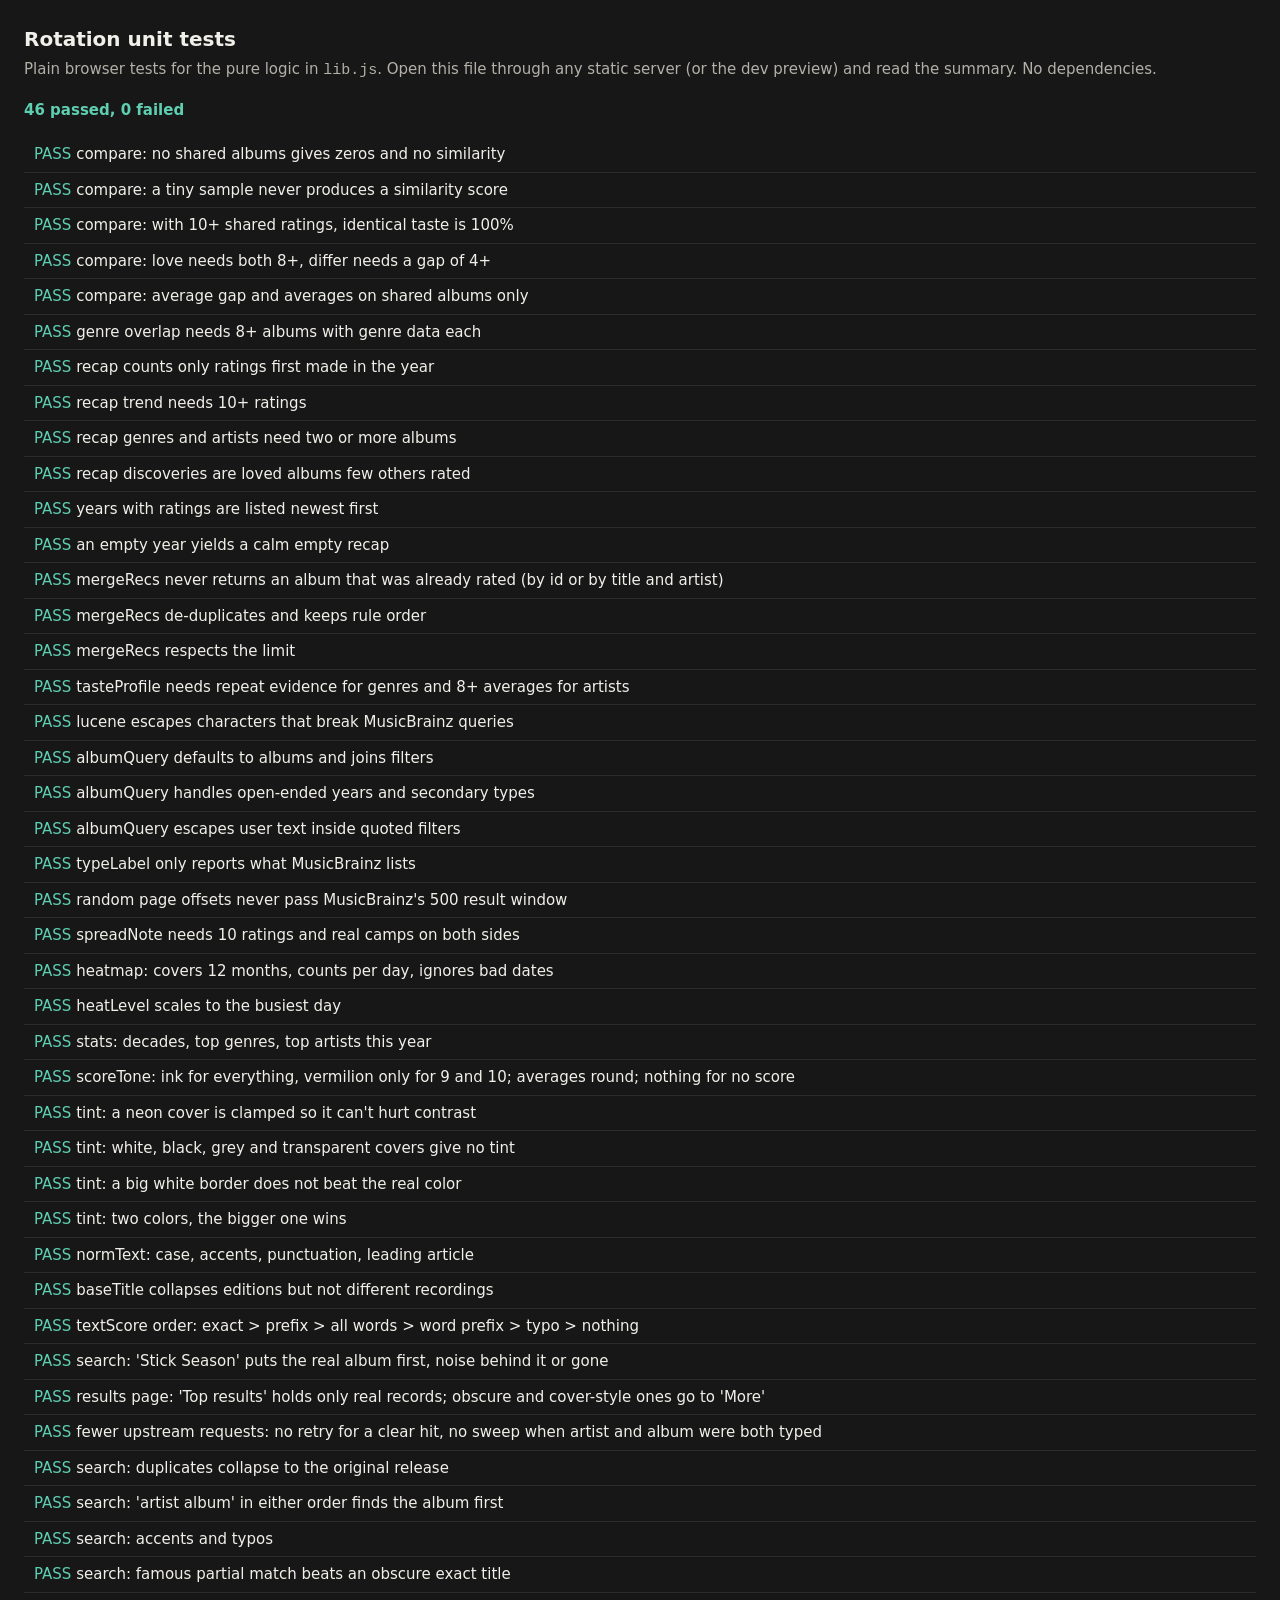
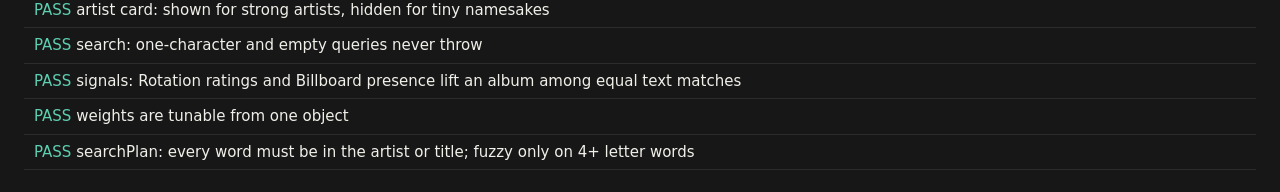
==== tests/index.html @ d5a58373 "Album cards, rails, mono scores (ink; vermilion for 9-10 and yours), vinyl hover signature; scoreTon" ====
<!doctype html>
<html lang="en">
<head>
<meta charset="utf-8">
<meta name="viewport" content="width=device-width, initial-scale=1">
<title>Rotation unit tests</title>
<style>
  body { font: 15px/1.5 system-ui, sans-serif; background: #171717; color: #f1efe9; margin: 0; padding: 24px; }
  h1 { font-size: 20px; margin: 0 0 4px; } p { color: #b3b0a8; margin: 0 0 16px; }
  .row { padding: 6px 10px; border-bottom: 1px solid #2c2c2b; } .pass::before { content: "PASS  "; color: #5ecfb1; } .fail::before { content: "FAIL  "; color: #f07d73; }
  #summary { margin: 16px 0; font-weight: 600; }
</style>
</head>
<body>
<h1>Rotation unit tests</h1>
<p>Plain browser tests for the pure logic in <code>lib.js</code>. Open this file through any static server (or the dev preview) and read the summary. No dependencies.</p>
<div id="summary">Running…</div>
<div id="out"></div>
<script src="../lib.js"></script>
<script src="search-fixtures.js"></script>
<script>
const L = window.RotationLib, out = document.getElementById("out");
let pass = 0, fail = 0;
function test(name, fn) {
  const row = document.createElement("div");
  try { fn(); row.className = "row pass"; pass++; } catch (e) { row.className = "row fail"; fail++; name += " , " + e.message; }
  row.textContent = name; out.appendChild(row);
}
const eq = (a, b, msg) => { if (JSON.stringify(a) !== JSON.stringify(b)) throw new Error(`${msg || "expected"} ${JSON.stringify(a)} to equal ${JSON.stringify(b)}`); };
const ok = (c, msg) => { if (!c) throw new Error(msg || "expected truthy"); };
const row = (id, score, extra = {}) => ({ album_id: id, title: "Album " + id, artist: extra.artist || "Artist " + id, genres: extra.genres || [], score, first_rated_at: extra.at || "2026-03-10T00:00:00Z", cover_url: null });

/* ---- taste comparison ---- */
test("compare: no shared albums gives zeros and no similarity", () => {
  const c = L.compareTaste([row("a", 8)], [row("b", 8)]);
  eq(c.n, 0); eq(c.similarity, null); eq(c.enough, false); eq(c.love, []);
});
test("compare: a tiny sample never produces a similarity score", () => {
  const a = [row("1", 9), row("2", 8), row("3", 3)], b = [row("1", 9), row("2", 8), row("3", 3)];
  const c = L.compareTaste(a, b);
  eq(c.n, 3); eq(c.similarity, null, "3 identical ratings must not claim a score"); eq(c.avgGap, 0);
});
test("compare: with 10+ shared ratings, identical taste is 100%", () => {
  const a = Array.from({ length: 10 }, (_, i) => row("x" + i, 7)), c = L.compareTaste(a, a.map((r) => ({ ...r })));
  eq(c.n, 10); eq(c.enough, true); eq(c.similarity, 100);
});
test("compare: love needs both 8+, differ needs a gap of 4+", () => {
  const a = [row("1", 9), row("2", 8), row("3", 10), row("4", 5)], b = [row("1", 8), row("2", 7), row("3", 2), row("4", 5)];
  const c = L.compareTaste(a, b);
  eq(c.love.map((x) => x.album_id), ["1"]); eq(c.differ.map((x) => x.album_id), ["3"]);
});
test("compare: average gap and averages on shared albums only", () => {
  const a = [row("1", 10), row("2", 6), row("only-a", 1)], b = [row("1", 8), row("2", 6), row("only-b", 10)];
  const c = L.compareTaste(a, b);
  eq(c.n, 2); eq(c.avgGap, 1); eq(c.avgA, 8); eq(c.avgB, 7);
});
test("genre overlap needs 8+ albums with genre data each", () => {
  const few = Array.from({ length: 7 }, (_, i) => row("g" + i, 8, { genres: ["rock"] }));
  eq(L.genreOverlap(few, few).sufficient, false);
  const many = Array.from({ length: 8 }, (_, i) => row("g" + i, 8, { genres: ["rock", "folk"] }));
  const o = L.genreOverlap(many, many);
  eq(o.sufficient, true); ok(o.shared.includes("rock"));
});

/* ---- yearly recap ---- */
test("recap counts only ratings first made in the year", () => {
  const rows = [row("1", 9, { at: "2026-01-05T00:00:00Z" }), row("2", 7, { at: "2025-12-31T23:59:59Z" }), row("3", 5, { at: "2026-06-01T00:00:00Z" })];
  const r = L.recapOf(rows, 2026);
  eq(r.n, 2); eq(r.avg, 7); eq(r.byMonth[0].n, 1); eq(r.byMonth[5].n, 1);
});
test("recap trend needs 10+ ratings", () => {
  const few = Array.from({ length: 9 }, (_, i) => row("t" + i, 5, { at: `2026-0${(i % 9) + 1}-01T00:00:00Z` }));
  eq(L.recapOf(few, 2026).trend, null);
  const many = Array.from({ length: 10 }, (_, i) => row("t" + i, i < 5 ? 4 : 9, { at: `2026-${String(i + 1).padStart(2, "0")}-01T00:00:00Z` }));
  eq(L.recapOf(many, 2026).trend.direction, "up");
});
test("recap genres and artists need two or more albums", () => {
  const rows = [row("1", 9, { genres: ["jazz"], artist: "A" }), row("2", 8, { genres: ["jazz"], artist: "A" }), row("3", 7, { genres: ["rock"], artist: "B" })];
  const r = L.recapOf(rows, 2026);
  eq(r.genres.map((g) => g.name), ["jazz"]); eq(r.artists.map((a) => a.name), ["A"]);
});
test("recap discoveries are loved albums few others rated", () => {
  const rows = [row("1", 9), row("2", 9), row("3", 4)], counts = new Map([["1", 2], ["2", 500], ["3", 1]]);
  eq(L.recapOf(rows, 2026, counts).discoveries.map((x) => x.album_id), ["1"]);
});
test("years with ratings are listed newest first", () => {
  eq(L.yearsWithRatings([row("1", 5, { at: "2024-01-01" }), row("2", 5, { at: "2026-01-01" }), row("3", 5, { at: "2024-05-05" })]), ["2026", "2024"]);
});
test("an empty year yields a calm empty recap", () => { const r = L.recapOf([], 2026); eq(r.n, 0); eq(r.avg, null); eq(r.topRated, []); });

/* ---- recommendations ---- */
test("mergeRecs never returns an album that was already rated (by id or by title and artist)", () => {
  const rated = [{ id: "r1", title: "Rated One", artist: "X" }, { title: "Same Name (Deluxe)", artist: "Y" }];
  const groups = [{ rule: "genre", items: [{ id: "r1", title: "Rated One", artist: "X" }, { id: "n1", title: "Fresh", artist: "Z" }, { title: "Same Name", artist: "Y" }] }];
  eq(L.mergeRecs(groups, rated).map((x) => x.title), ["Fresh"]);
});
test("mergeRecs de-duplicates and keeps rule order", () => {
  const groups = [{ rule: "a", items: [{ title: "One", artist: "A" }] }, { rule: "b", items: [{ title: "one", artist: "a" }, { title: "Two", artist: "B" }] }];
  const m = L.mergeRecs(groups, []);
  eq(m.map((x) => x.rule + ":" + x.title), ["a:One", "b:Two"]);
});
test("mergeRecs respects the limit", () => { eq(L.mergeRecs([{ rule: "a", items: Array.from({ length: 30 }, (_, i) => ({ title: "T" + i, artist: "A" })) }], [], 5).length, 5); });
test("tasteProfile needs repeat evidence for genres and 8+ averages for artists", () => {
  const rows = [row("1", 9, { genres: ["folk"], artist: "A" }), row("2", 8, { genres: ["folk"], artist: "A" }), row("3", 7, { genres: ["rock"], artist: "B" }), row("4", 3, { genres: ["pop"], artist: "C" })];
  const t = L.tasteProfile(rows);
  eq(t.genres.map((g) => g.name), ["folk"]); eq(t.artists.map((a) => a.name), ["A"]);
});

/* ---- search, labels and paging (regression tests for real bugs) ---- */
test("lucene escapes characters that break MusicBrainz queries", () => {
  eq(L.lucene('AC/DC: "Back (in) Black"'), 'AC\\/DC\\: \\"Back \\(in\\) Black\\"');
  eq(L.lucene("a+b-c"), "a\\+b\\-c");
});
test("albumQuery defaults to albums and joins filters", () => {
  eq(L.albumQuery("nevermind", {}), "(nevermind) AND primarytype:album");
  eq(L.albumQuery("", { type: "ep", from: "1990", to: "1999", genre: "jazz", artist: "Miles Davis" }), 'primarytype:ep AND firstreleasedate:[1990 TO 1999] AND tag:"jazz" AND artist:"Miles Davis"');
});
test("albumQuery handles open-ended years and secondary types", () => {
  eq(L.albumQuery("x", { type: "live", from: "2000" }), "(x) AND primarytype:album AND secondarytype:live AND firstreleasedate:[2000 TO 9999]");
  eq(L.albumQuery("x", { type: "any", to: "1979" }), "(x) AND firstreleasedate:[0000 TO 1979]");
});
test("albumQuery escapes user text inside quoted filters", () => {
  eq(L.albumQuery("", { genre: 'rock"n"roll' }), 'primarytype:album AND tag:"rock\\"n\\"roll"');
});
test("typeLabel only reports what MusicBrainz lists", () => {
  eq(L.typeLabel({ "primary-type": "Album" }), "Studio album");
  eq(L.typeLabel({ "primary-type": "EP" }), "EP");
  eq(L.typeLabel({ "primary-type": "Album", "secondary-types": ["Live"] }), "Live album");
  eq(L.typeLabel({}), "");
});
test("random page offsets never pass MusicBrainz's 500 result window", () => {
  for (const count of [0, 1, 24, 25, 26, 499, 500, 501, 10450, 69146]) for (const r of [0, 0.5, 0.9999999]) {
    const off = L.randomPageOffset(count, 25, () => r);
    ok(off >= 0 && off + 25 <= Math.max(25, L.MB_WINDOW), `count ${count} rand ${r} gave offset ${off}`);
  }
});
test("spreadNote needs 10 ratings and real camps on both sides", () => {
  eq(L.spreadNote([0, 0, 0, 0, 0, 0, 0, 0, 0, 9]), "", "9 ratings is too few");
  eq(L.spreadNote([6, 0, 0, 0, 0, 0, 0, 0, 0, 6]).startsWith("Divisive"), true);
  eq(L.spreadNote([0, 0, 0, 0, 0, 0, 10, 0, 0, 0]).startsWith("Broad agreement"), true);
  eq(L.spreadNote([0, 0, 0, 0, 0, 12, 0, 0, 0, 0]).startsWith("Broad"), true);
  eq(L.spreadNote([0, 0, 0, 0, 0, 0, 0, 0, 0, 0]), "");
});

/* ---- stats dashboard ---- */
test("heatmap: covers 12 months, counts per day, ignores bad dates", () => {
  const today = new Date(2026, 9, 6);
  const h = L.heatmapOf([row("a", 8, { at: "2026-10-06T10:00:00Z" }), row("b", 7, { at: "2026-10-06T22:00:00Z" }), row("c", 6, { at: "2026-10-05T01:00:00Z" }), row("d", 6, { at: "2024-01-01T00:00:00Z" }), row("e", 6, { at: "nope" })], today);
  eq(h.to, "2026-10-06"); eq(h.from, "2025-10-07");
  eq(h.total, 3, "old and invalid rows are left out"); eq(h.active, 2); eq(h.max, 2); eq(h.longestStreak, 2);
  ok(h.weeks.length >= 52 && h.weeks.length <= 54, "about a year of weeks");
  const cells = h.weeks.flat().filter(Boolean);
  eq(cells.length, 365, "one cell per day");
  eq(cells.find((c) => c.date === "2026-10-06").n, 2);
});
test("heatLevel scales to the busiest day", () => {
  eq(L.heatLevel(0, 5), 0); eq(L.heatLevel(1, 1), 4); eq(L.heatLevel(1, 8), 1); eq(L.heatLevel(8, 8), 4);
});
test("stats: decades, top genres, top artists this year", () => {
  const today = new Date(2026, 9, 6);
  const rows = [
    { ...row("a", 9, { artist: "X", genres: ["rock"] }), release_date: "1991-09-24" }, { ...row("b", 7, { artist: "X", genres: ["rock", "pop"] }), release_date: "1975" },
    { ...row("c", 8, { artist: "Y", genres: ["pop"], at: "2025-02-02T00:00:00Z" }), release_date: "2012-05-01" }, { ...row("d", 5, { artist: "Z" }), release_date: "" }];
  const s = L.statsOf(rows, today);
  eq(s.decades.map((d) => d.label), ["70s", "90s", "2010s"]); eq(s.decadeCount, 3, "albums without a date are not counted");
  eq(s.genres[0], { name: "pop", n: 2, share: 50 }, "ties sort by name"); eq(s.withGenre, 3);
  eq(s.artists.map((a) => a.name), ["X", "Z"], "only 2026 ratings, most albums first"); eq(s.artists[0].avg, 8);
});

/* ---- score colors ---- */
test("scoreTone: ink for everything, vermilion only for 9 and 10; averages round; nothing for no score", () => {
  eq([1, 4, 5, 6, 7, 8].map(L.scoreTone), ["", "", "", "", "", ""], "no ramp below 9");
  eq([9, 10].map(L.scoreTone), ["top", "top"]);
  eq([7.4, 8.4, 8.5, 9.4].map(L.scoreTone), ["", "", "top", "top"], "averages round to the nearest whole score first");
  eq([0, null, undefined, "", "abc", NaN].map(L.scoreTone), ["", "", "", "", "", ""]);
  eq(L.toneAttr(9), ' data-tone="top"'); eq(L.toneAttr(7), ""); eq(L.toneAttr(null), ""); eq(L.scoreVar(10), "var(--accent-strong)"); eq(L.scoreVar(3), "var(--text)");
});
/* ---- ambient tint ---- */
const px = (rgb, n = 100) => Uint8ClampedArray.from(Array.from({ length: n }, () => [...rgb, 255]).flat());
test("tint: a neon cover is clamped so it can't hurt contrast", () => {
  const t = L.tintFromPixels(px([255, 0, 255]));
  ok(t && t.s <= L.TINT_CLAMP.sMax && t.l <= L.TINT_CLAMP.lMax && t.l >= L.TINT_CLAMP.lMin, "saturation and lightness inside the clamp: " + JSON.stringify(t));
  ok(t.h > 295 && t.h < 305, "hue stays magenta");
});
test("tint: white, black, grey and transparent covers give no tint", () => {
  eq(L.tintFromPixels(px([250, 250, 250])), null); eq(L.tintFromPixels(px([5, 5, 5])), null); eq(L.tintFromPixels(px([128, 128, 128])), null);
  eq(L.tintFromPixels(Uint8ClampedArray.from(Array.from({ length: 100 }, () => [200, 40, 40, 0]).flat())), null, "transparent pixels are ignored");
  eq(L.tintFromPixels(new Uint8ClampedArray(0)), null);
});
test("tint: a big white border does not beat the real color", () => {
  const pixels = Uint8ClampedArray.from([...px([255, 255, 255], 300), ...px([30, 90, 200], 60)]);
  const t = L.tintFromPixels(pixels);
  ok(t && t.h > 205 && t.h < 225, "blue wins over white: " + JSON.stringify(t));
});
test("tint: two colors, the bigger one wins", () => {
  const t = L.tintFromPixels(Uint8ClampedArray.from([...px([220, 40, 40], 80), ...px([40, 200, 60], 30)]));
  ok(t && (t.h < 15 || t.h > 345), "red dominates: " + JSON.stringify(t));
});

/* ---- search ranking ---- */
const FX = window.SEARCH_FIXTURE;
const rk = (q, o) => L.rankAlbums(q, FX, {}, o || {});
const ids = (q, n = 3, o) => rk(q, o).slice(0, n).map((r) => r.id);
test("normText: case, accents, punctuation, leading article", () => {
  eq(L.normText("The Weeknd"), "weeknd"); eq(L.normText("BEYONCÉ"), "beyonce"); eq(L.normText("AC/DC"), "ac dc"); eq(L.normText("Guns N' Roses"), "guns n roses");
  eq(L.normText("Mac Miller & Co"), "mac miller and co"); eq(L.normText("The"), "the", "a lone article is kept");
});
test("baseTitle collapses editions but not different recordings", () => {
  eq(L.baseTitle("Fearless (Deluxe Edition)"), "fearless"); eq(L.baseTitle("Fearless - Remastered"), "fearless");
  ok(L.baseTitle("Fearless (Taylor's Version)") !== L.baseTitle("Fearless"), "re-recordings are separate albums");
});
test("textScore order: exact > prefix > all words > word prefix > typo > nothing", () => {
  const s = (t) => L.textScore("stick season", t);
  eq(s("Stick Season"), 1);
  ok(s("Stick Season") > s("Stick Season Live"), "exact > prefix");
  ok(s("Stick Season Live") > s("Season of the Stick"), "prefix > words in another order");
  ok(s("Season of the Stick") > L.textScore("stick seas", "Stick Season Live") - 0.3 && s("Season of the Stick") > 0.6, "all words, any order");
  ok(L.textScore("dark sid", "The Dark Side of the Moon") > 0.55, "word prefix while typing");
  ok(L.textScore("swfit", "Swift") > 0.3 && L.textScore("swfit", "Swift") < 0.6, "a typo scores, but below real word matches");
  ok(s("Banana Boat") < 0.28, "unrelated is noise");
});
test("search: 'Stick Season' puts the real album first, noise behind it or gone", () => {
  const r = rk("stick season");
  eq(r[0].id, "ns-album");
  const rank = (id) => r.findIndex((x) => x.id === id);
  ok(rank("ss-piano") === -1 || rank("ss-piano") > rank("ns-album") + 1, "tribute is demoted");
  ok(rank("ss-insect") === -1 && rank("ss-men") === -1 && rank("ss-figures") === -1, "partial-word noise is dropped, not ranked");
  ok(rank("ss-band") > rank("ns-deluxe") || rank("ss-band") === -1, "tiny namesake behind the famous album's edition");
});
test("results page: 'Top results' holds only real records; obscure and cover-style ones go to 'More'", () => {
  const { top, more } = L.splitTop(rk("midnights"));
  eq(top.map((r) => r.id), ["mn-ts", "mn-armstrong"].filter((id) => top.some((r) => r.id === id)), "only established records");
  ok(top[0].id === "mn-ts" && !top.some((r) => ["mn-peace", "mn-beautiful", "mn-violin", "mn-lofi"].includes(r.id)), "obscure exact titles and covers are not on top");
  ok(more.some((r) => r.id === "mn-violin") && more.every((r) => !top.includes(r)), "they are still findable under More");
  eq(L.splitTop([{ relevance: 10, obscure: true }, { relevance: 9, obscure: true }]).top.length, 2, "when nothing established matches, still show the best few");
});
test("fewer upstream requests: no retry for a clear hit, no sweep when artist and album were both typed", () => {
  ok(!L.needsFuzzy(rk("kendrick gnx")) && L.needsFuzzy(rk("taylor swfit")) && L.needsFuzzy([]));
  ok(!L.isWeakPool(FX, "mac miller swimming"), "artist + exact album typed: unambiguous");
  ok(L.isWeakPool(FX.filter((g) => g.id === "ds-obscure"), "dark side"), "an obscure exact title alone is still ambiguous");
});
test("search: duplicates collapse to the original release", () => {
  const r = rk("stick season");
  eq(r.filter((x) => x.title.startsWith("Stick Season") && x.artist === "Noah Kahan" && x.type === "Album" && !/We'll/.test(x.title)).length, 1, "deluxe edition merged into the album");
  eq(r.find((x) => x.id === "ns-album").date.slice(0, 4), "2022", "the original 2022 release is the one kept");
});
test("search: 'artist album' in either order finds the album first", () => {
  eq(ids("kendrick gnx", 1), ["kl-gnx"]); eq(ids("gnx kendrick", 1), ["kl-gnx"]);
  eq(ids("mac miller swimming", 1), ["mm-swim"]); eq(ids("swimming mac miller", 1), ["mm-swim"]);
});
test("search: accents and typos", () => {
  eq(ids("beyonce", 1), ["by-album"], "accent-free query finds BEYONCÉ");
  ok(!ids("beyonce", 3).includes("by-karaoke"), "karaoke never in the top 3");
  const r = rk("taylor swfit");
  ok(r.length > 0 && r[0].artist === "Taylor Swift", "typo still lands on Taylor Swift");
  ok(!r.slice(0, 3).some((x) => /karaoke|megamix/i.test(x.title)), "karaoke and megamix stay out of the top 3");
  eq(L.didYouMean("taylor swfit", r), "Taylor Swift");
  eq(L.didYouMean("taylor swift", rk("taylor swift")), null, "a correct query gets no suggestion");
});
test("search: famous partial match beats an obscure exact title", () => {
  eq(ids("dark side", 1), ["pf-dsotm"]);
  const r = rk("dark side"); ok(r.findIndex((x) => x.id === "ds-piano") === -1 || r.findIndex((x) => x.id === "ds-piano") > r.findIndex((x) => x.id === "ds-obscure") - 1, "tribute is not above the obscure single");
});
test("artist card: shown for strong artists, hidden for tiny namesakes", () => {
  const a = L.artistCard("the weeknd", rk("the weeknd")); ok(a && a.name === "The Weeknd", "The Weeknd gets a card");
  ok(!ids("the weeknd", 3).includes("tw-piano"), "piano tribute not in top 3");
  const k = L.artistCard("kendrick", rk("kendrick")); ok(k && k.name === "Kendrick Lamar");
  const s = L.artistCard("stick season", rk("stick season")); ok(!s || s.name !== "Stick Season", "the 'Stick Season' band is not promoted over the famous album");
});
test("search: one-character and empty queries never throw", () => {
  ok(Array.isArray(rk("a")) && Array.isArray(rk("")) && Array.isArray(rk("   ")));
  eq(L.searchPlan("a").words, ["a"]); eq(L.searchPlan("").words, []); eq(L.searchPlan("   ").words, []);
});
test("signals: Rotation ratings and Billboard presence lift an album among equal text matches", () => {
  const a = { id: "x1", title: "Echoes", artist: "Band A", date: "2019", type: "Album", secondary: [], releases: 2, tags: 1 }, b = { ...a, id: "x2", artist: "Band B" };
  eq(L.rankAlbums("echoes", [a, b])[0].id, "x1", "tie falls back to input order only");
  eq(L.rankAlbums("echoes", [a, b], { ratings: new Map([["x2", 40]]) })[0].id, "x2", "rated on Rotation wins");
  eq(L.rankAlbums("echoes", [a, b], { billboard: new Map([["echoes|band b", 5]]) })[0].id, "x2", "on the chart wins");
});
test("weights are tunable from one object", () => {
  const w = { ...L.SEARCH_WEIGHTS, type: { ...L.SEARCH_WEIGHTS.type, single: 80 } };
  const at = (list, id) => list.findIndex((x) => x.id === id);
  ok(at(L.rankAlbums("gnx", FX, {}, { weights: w }), "gnx-obscure") < at(L.rankAlbums("gnx", FX), "gnx-obscure"), "boosting singles moves the obscure single up");
});
test("searchPlan: every word must be in the artist or title; fuzzy only on 4+ letter words", () => {
  const p = L.searchPlan("kendrick gnx");
  ok(p.strict.includes("(artist:kendrick OR releasegroup:kendrick) AND (artist:gnx OR releasegroup:gnx)") && p.strict.includes("primarytype:album"));
  ok(p.fuzzy.includes("kendrick~") && !p.fuzzy.includes("gnx~"));
  ok(L.searchPlan("dark sid", {}, { prefix: true }).strict.includes("sid*"), "autocomplete treats the last word as a prefix");
  ok(!L.searchPlan("the weeknd").strict.includes("artist:the "), "stop words are not required");
  ok(!/[()"]b|b[()"]c/.test(L.searchPlan('a"b (c)').words.join("")), "Lucene syntax characters are stripped from words");
  eq(L.splitTop(rk("stick season")).top[0].id, "ns-album");
  ok(L.searchPlan("dark side").tagged.includes("tag:rock") && !L.searchPlan("stick").strict.includes("tag:rock"), "tagged sweep query exists but is separate from the normal one");
  ok(L.isWeakPool([{ title: "Dark Side", artist: "Nobody", releases: 1, tags: 0 }], "dark side") && !L.isWeakPool([{ title: "Stick Season", artist: "Noah Kahan", releases: 14, tags: 12 }], "stick season"), "a pool with an established, well-matching album needs no sweep");
  ok(L.isWeakPool([{ title: "Greatest Hits", artist: "Famous Band", releases: 40, tags: 30 }], "dark side"), "a popular album that doesn't match the words doesn't count");
  const typo = rk("taylor swfit"), card = L.artistCard("taylor swfit", typo, {}, {});
  ok(card && card.name === "Taylor Swift", "a typo in a famous name still earns the artist card");
});

document.getElementById("summary").textContent = `${pass} passed, ${fail} failed`;
document.getElementById("summary").style.color = fail ? "#f07d73" : "#5ecfb1";
</script>
</body>
</html>
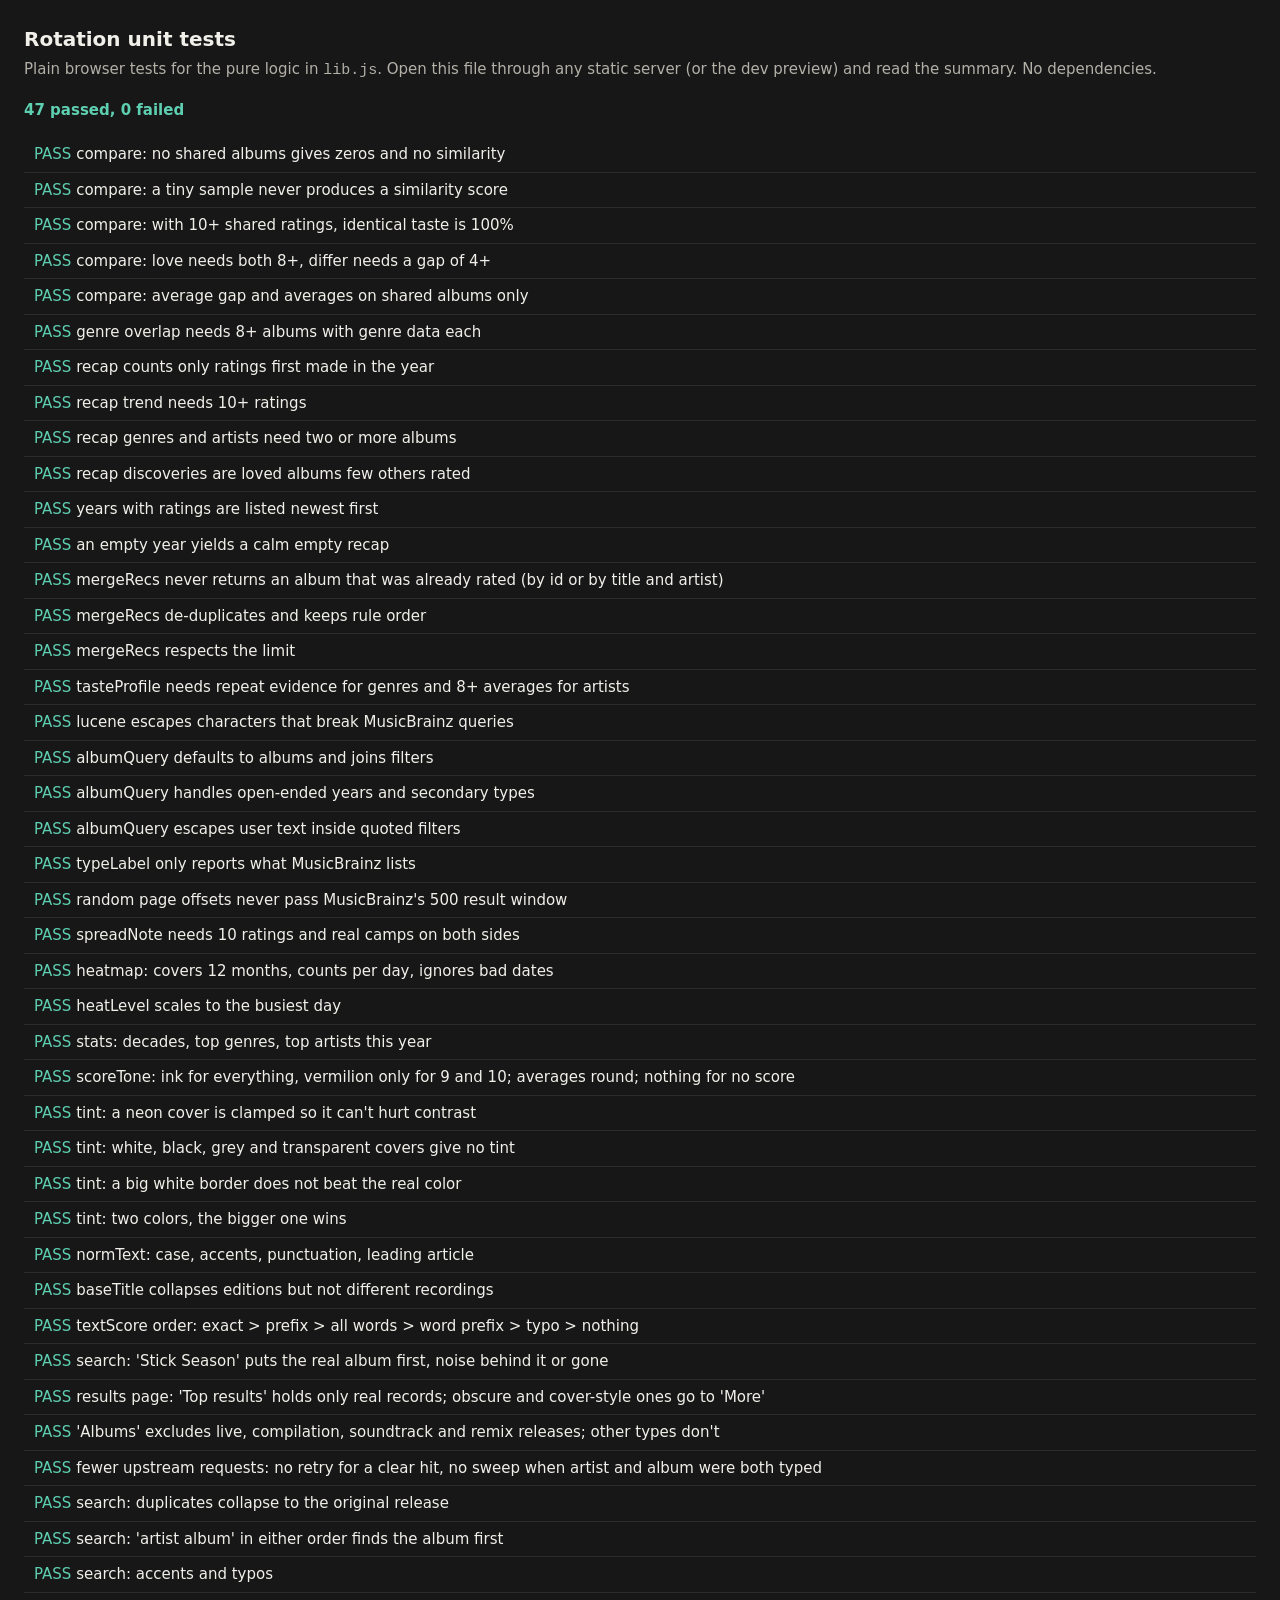
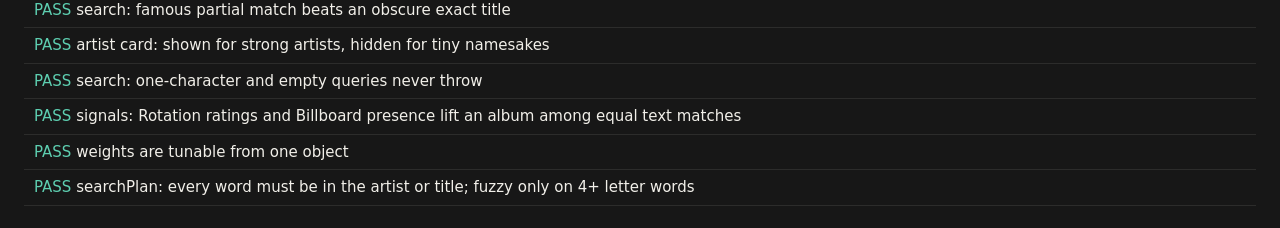
==== commit 1d71479b: "Phone QA fixes: repair CSS broken by stray escape (footer toggle, tint fade), Albums search excludes" ====
--- a/tests/index.html
+++ b/tests/index.html
@@ -234,6 +234,11 @@
   ok(more.some((r) => r.id === "mn-violin") && more.every((r) => !top.includes(r)), "they are still findable under More");
   eq(L.splitTop([{ relevance: 10, obscure: true }, { relevance: 9, obscure: true }]).top.length, 2, "when nothing established matches, still show the best few");
 });
+test("'Albums' excludes live, compilation, soundtrack and remix releases; other types don't", () => {
+  ok(L.searchPlan("nirvana ne", {}, { prefix: true }).strict.includes("NOT secondarytype:(live OR compilation"), "default type is studio albums");
+  ok(!L.searchPlan("nirvana", { type: "live" }).strict.includes("NOT secondarytype"), "the Live type still finds live albums");
+  ok(!L.searchPlan("nirvana", { type: "any" }).strict.includes("NOT secondarytype"), "All types excludes nothing");
+});
 test("fewer upstream requests: no retry for a clear hit, no sweep when artist and album were both typed", () => {
   ok(!L.needsFuzzy(rk("kendrick gnx")) && L.needsFuzzy(rk("taylor swfit")) && L.needsFuzzy([]));
   ok(!L.isWeakPool(FX, "mac miller swimming"), "artist + exact album typed: unambiguous");
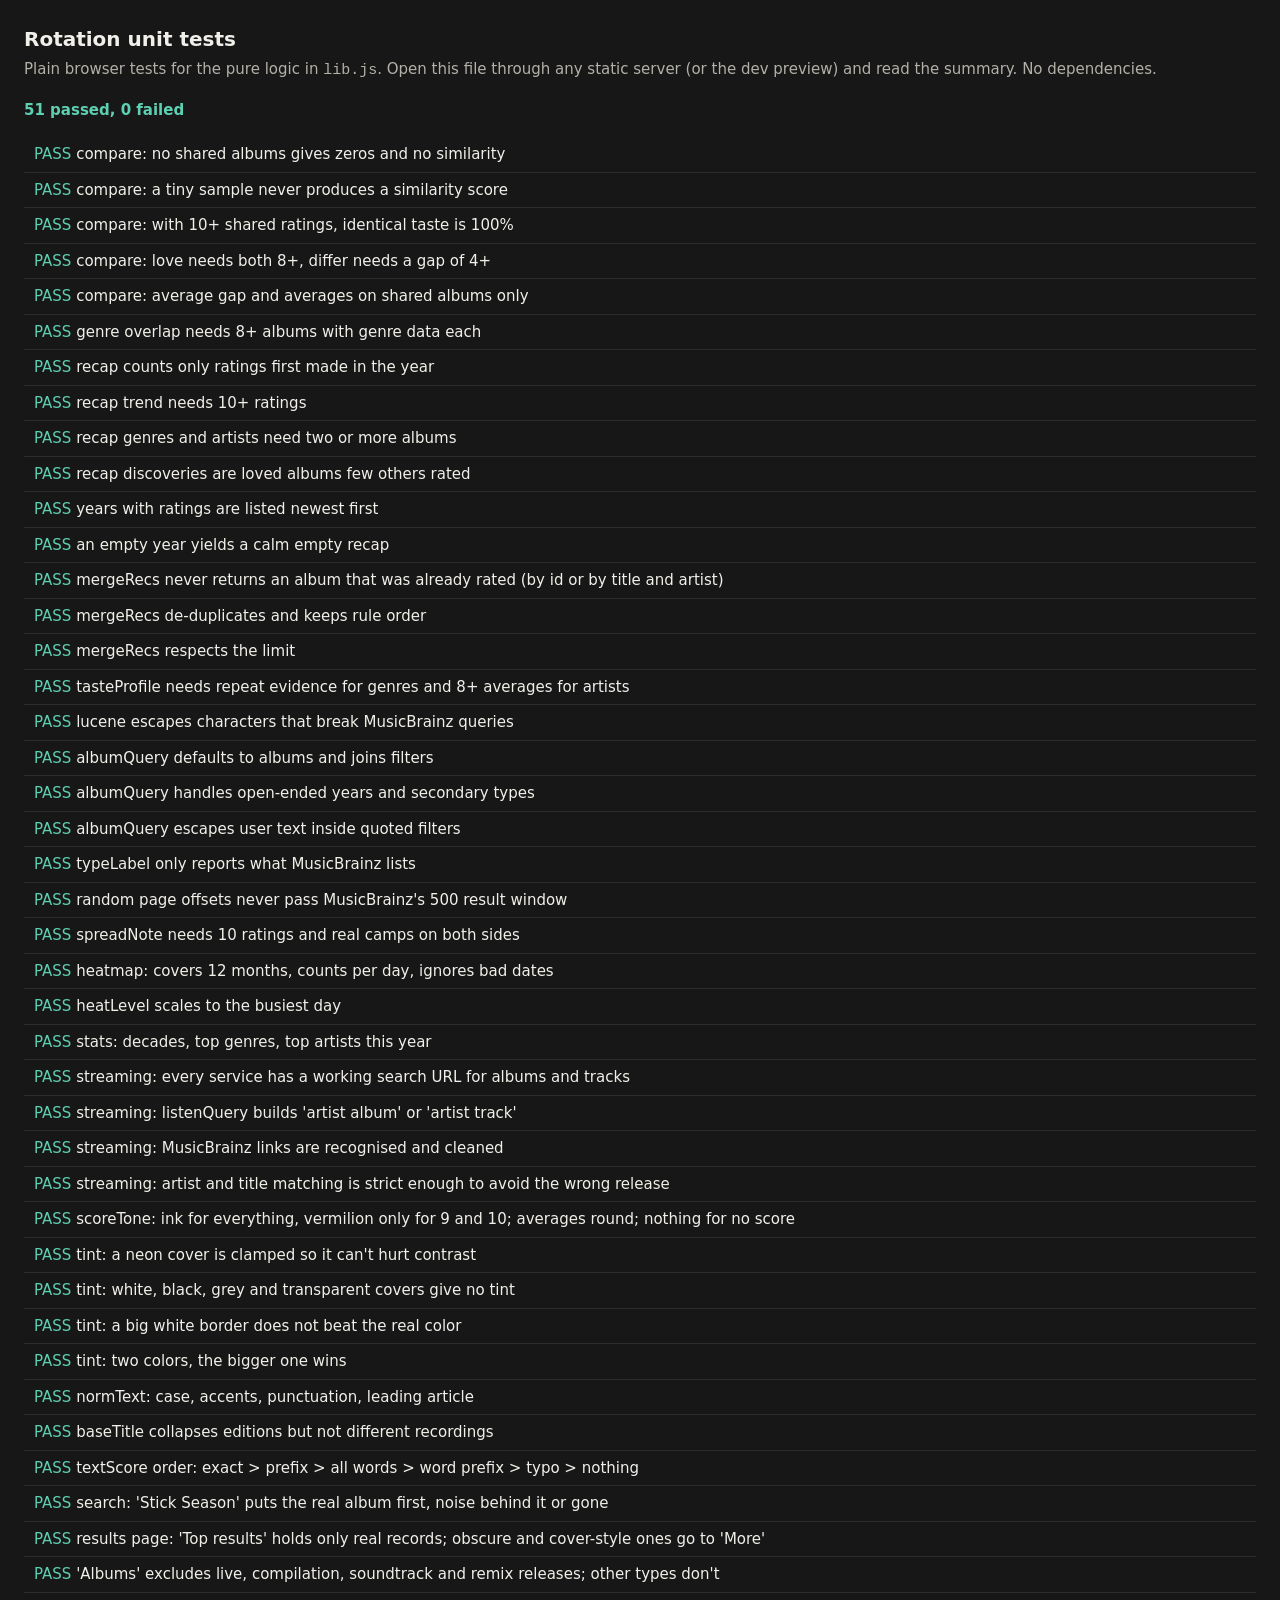
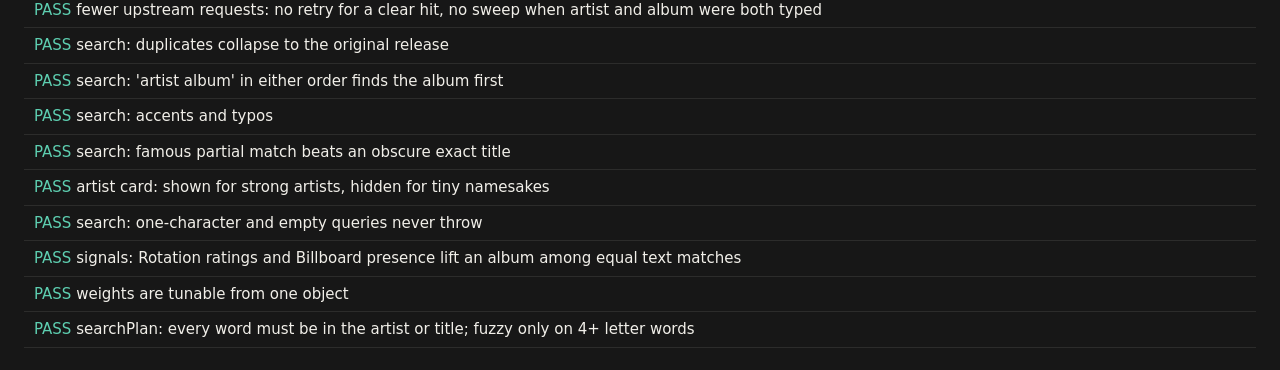
==== commit b1615786: "Streaming services: shared service list, search URLs and link matching (tested); api/listen finds di" ====
--- a/tests/index.html
+++ b/tests/index.html
@@ -167,6 +167,42 @@
   eq(s.artists.map((a) => a.name), ["X", "Z"], "only 2026 ratings, most albums first"); eq(s.artists[0].avg, 8);
 });
 
+/* ---- streaming services ---- */
+test("streaming: every service has a working search URL for albums and tracks", () => {
+  eq(L.STREAMING_SERVICES.map((s) => s.id), ["spotify", "apple", "youtube", "tidal", "amazon", "deezer", "pandora", "soundcloud", "bandcamp", "qobuz"]);
+  const q = "Mac Miller & Co: Swimming (Deluxe)?";
+  for (const s of L.STREAMING_SERVICES) {
+    const a = L.streamingSearchUrl(s.id, q), t = L.streamingSearchUrl(s.id, q, "track");
+    ok(/^https:\/\//.test(a) && /^https:\/\//.test(t), s.id + " is https");
+    ok(a.includes(encodeURIComponent(q)) && !/ /.test(a) && !a.includes("&Co"), s.id + " encodes the query: " + a);
+  }
+  eq(L.streamingSearchUrl("spotify", "Nirvana Nevermind"), "https://open.spotify.com/search/Nirvana%20Nevermind");
+  eq(L.streamingSearchUrl("youtube", "a b"), "https://music.youtube.com/search?q=a%20b");
+  ok(L.streamingSearchUrl("soundcloud", "x", "track").includes("/sounds?q=") && L.streamingSearchUrl("soundcloud", "x").includes("/albums?q="));
+  ok(L.streamingSearchUrl("bandcamp", "x", "track").endsWith("item_type=t") && L.streamingSearchUrl("bandcamp", "x").endsWith("item_type=a"));
+  eq(L.streamingSearchUrl("nope", "x"), null);
+});
+test("streaming: listenQuery builds 'artist album' or 'artist track'", () => {
+  eq(L.listenQuery("Nirvana", "Nevermind"), "Nirvana Nevermind"); eq(L.listenQuery("Nirvana", "Nevermind", "Lithium"), "Nirvana Lithium");
+  eq(L.listenQuery("  Nirvana ", " Nevermind  "), "Nirvana Nevermind");
+});
+test("streaming: MusicBrainz links are recognised and cleaned", () => {
+  const f = (u) => L.streamingFromUrl(u);
+  eq(f("https://open.spotify.com/album/4LH4d3cOWNNsVw41Gqt2kv?si=abc"), { service: "spotify", url: "https://open.spotify.com/album/4LH4d3cOWNNsVw41Gqt2kv" });
+  eq(f("https://music.apple.com/us/album/american-heartbreak/1620257596?uo=4").service, "apple");
+  eq(f("https://tidal.com/browse/album/12345").url, "https://tidal.com/album/12345");
+  eq(f("https://www.deezer.com/en/album/302127").url, "https://www.deezer.com/album/302127");
+  eq(f("https://www.youtube.com/playlist?list=OLAK5uy_abcdef"), { service: "youtube", url: "https://music.youtube.com/playlist?list=OLAK5uy_abcdef" });
+  eq(f("https://music.amazon.com/albums/B000002UAL?foo=1").url, "https://music.amazon.com/albums/B000002UAL");
+  eq(f("https://someartist.bandcamp.com/album/first-record").service, "bandcamp");
+  eq(f("https://www.youtube.com/watch?v=xyz"), null, "a plain video is not an album link"); eq(f("https://example.com/album/1"), null); eq(f("not a url"), null);
+});
+test("streaming: artist and title matching is strict enough to avoid the wrong release", () => {
+  ok(L.sameArtistName("Zach Bryan", "Zach Bryan") && L.sameArtistName("Beyoncé", "Beyonce") && !L.sameArtistName("Zach Bryan", "Zach Top"));
+  ok(L.sameTitleName("American Heartbreak", "American Heartbreak") && L.sameTitleName("Cowboy Carter", "Cowboy Carter (Deluxe)") && L.sameTitleName("WILD (EP)", "WILD - EP"));
+  ok(!L.sameTitleName("American Heartbreak", "Pink Skies - Single") && !L.sameTitleName("Swimming", "Swimming Pool"));
+});
+
 /* ---- score colors ---- */
 test("scoreTone: ink for everything, vermilion only for 9 and 10; averages round; nothing for no score", () => {
   eq([1, 4, 5, 6, 7, 8].map(L.scoreTone), ["", "", "", "", "", ""], "no ramp below 9");
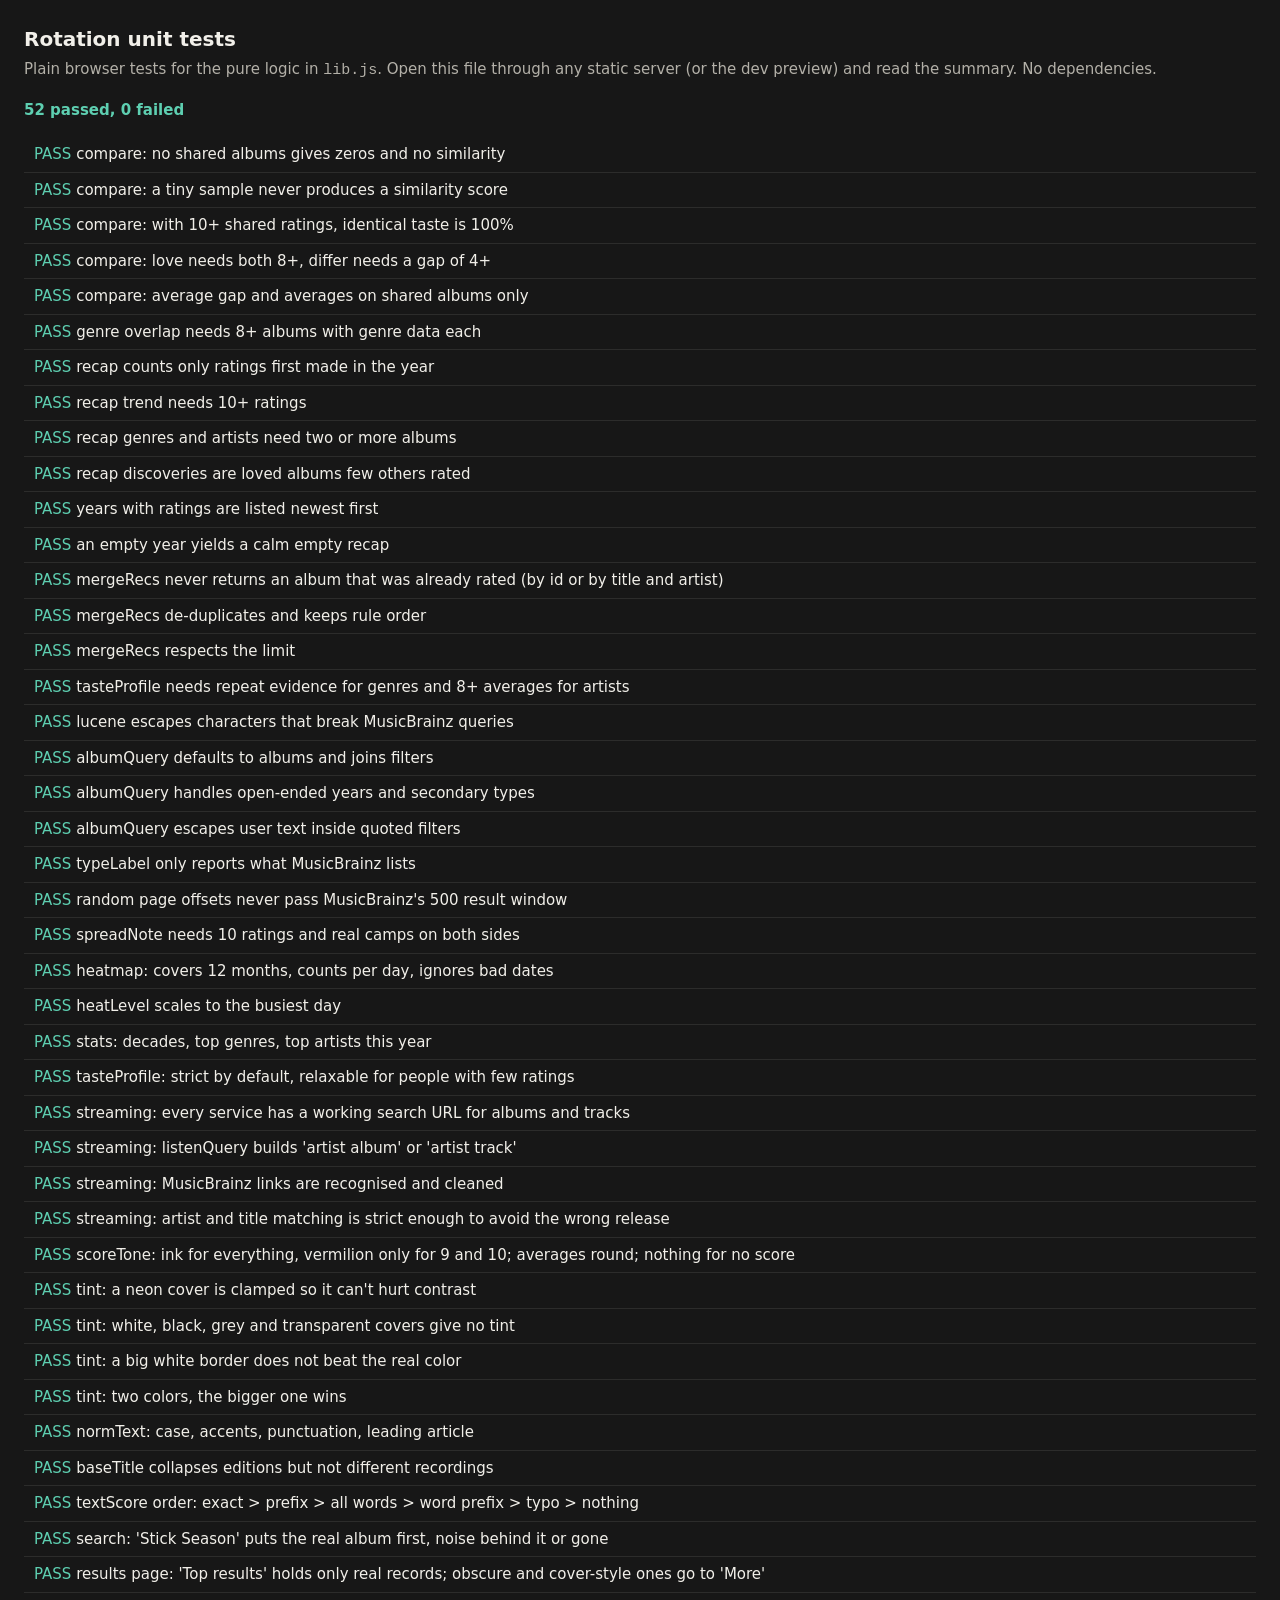
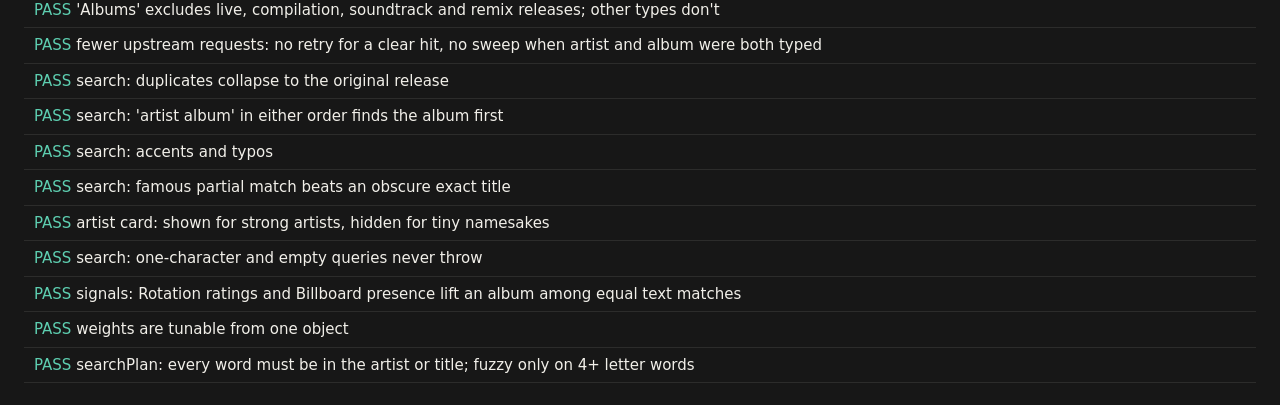
==== commit f9add10a: "Recommended for you: fuller row (artist discographies from MusicBrainz, relaxed taste when thin, lab" ====
--- a/tests/index.html
+++ b/tests/index.html
@@ -167,6 +167,14 @@
   eq(s.artists.map((a) => a.name), ["X", "Z"], "only 2026 ratings, most albums first"); eq(s.artists[0].avg, 8);
 });
 
+/* ---- recommendations: taste profile thresholds ---- */
+test("tasteProfile: strict by default, relaxable for people with few ratings", () => {
+  const rows = [{ title: "A", artist: "X", genres: ["rock"], score: 9 }, { title: "B", artist: "Y", genres: ["jazz"], score: 7 }, { title: "C", artist: "Z", genres: ["pop"], score: 5 }];
+  const strict = L.tasteProfile(rows);
+  eq(strict.genres, [], "one album per genre is not enough by default"); eq(strict.artists.map((a) => a.name), ["X"], "only artists averaging 8+");
+  const loose = L.tasteProfile(rows, { genreMin: 1, artistAvg: 7 });
+  eq(loose.genres.map((g) => g.name), ["rock", "jazz"], "a single album at 7+ counts when relaxed, ranked by score"); eq(loose.artists.map((a) => a.name), ["X", "Y"], "artists averaging 7+; the 5 never counts");
+});
 /* ---- streaming services ---- */
 test("streaming: every service has a working search URL for albums and tracks", () => {
   eq(L.STREAMING_SERVICES.map((s) => s.id), ["spotify", "apple", "youtube", "tidal", "amazon", "deezer", "pandora", "soundcloud", "bandcamp", "qobuz"]);
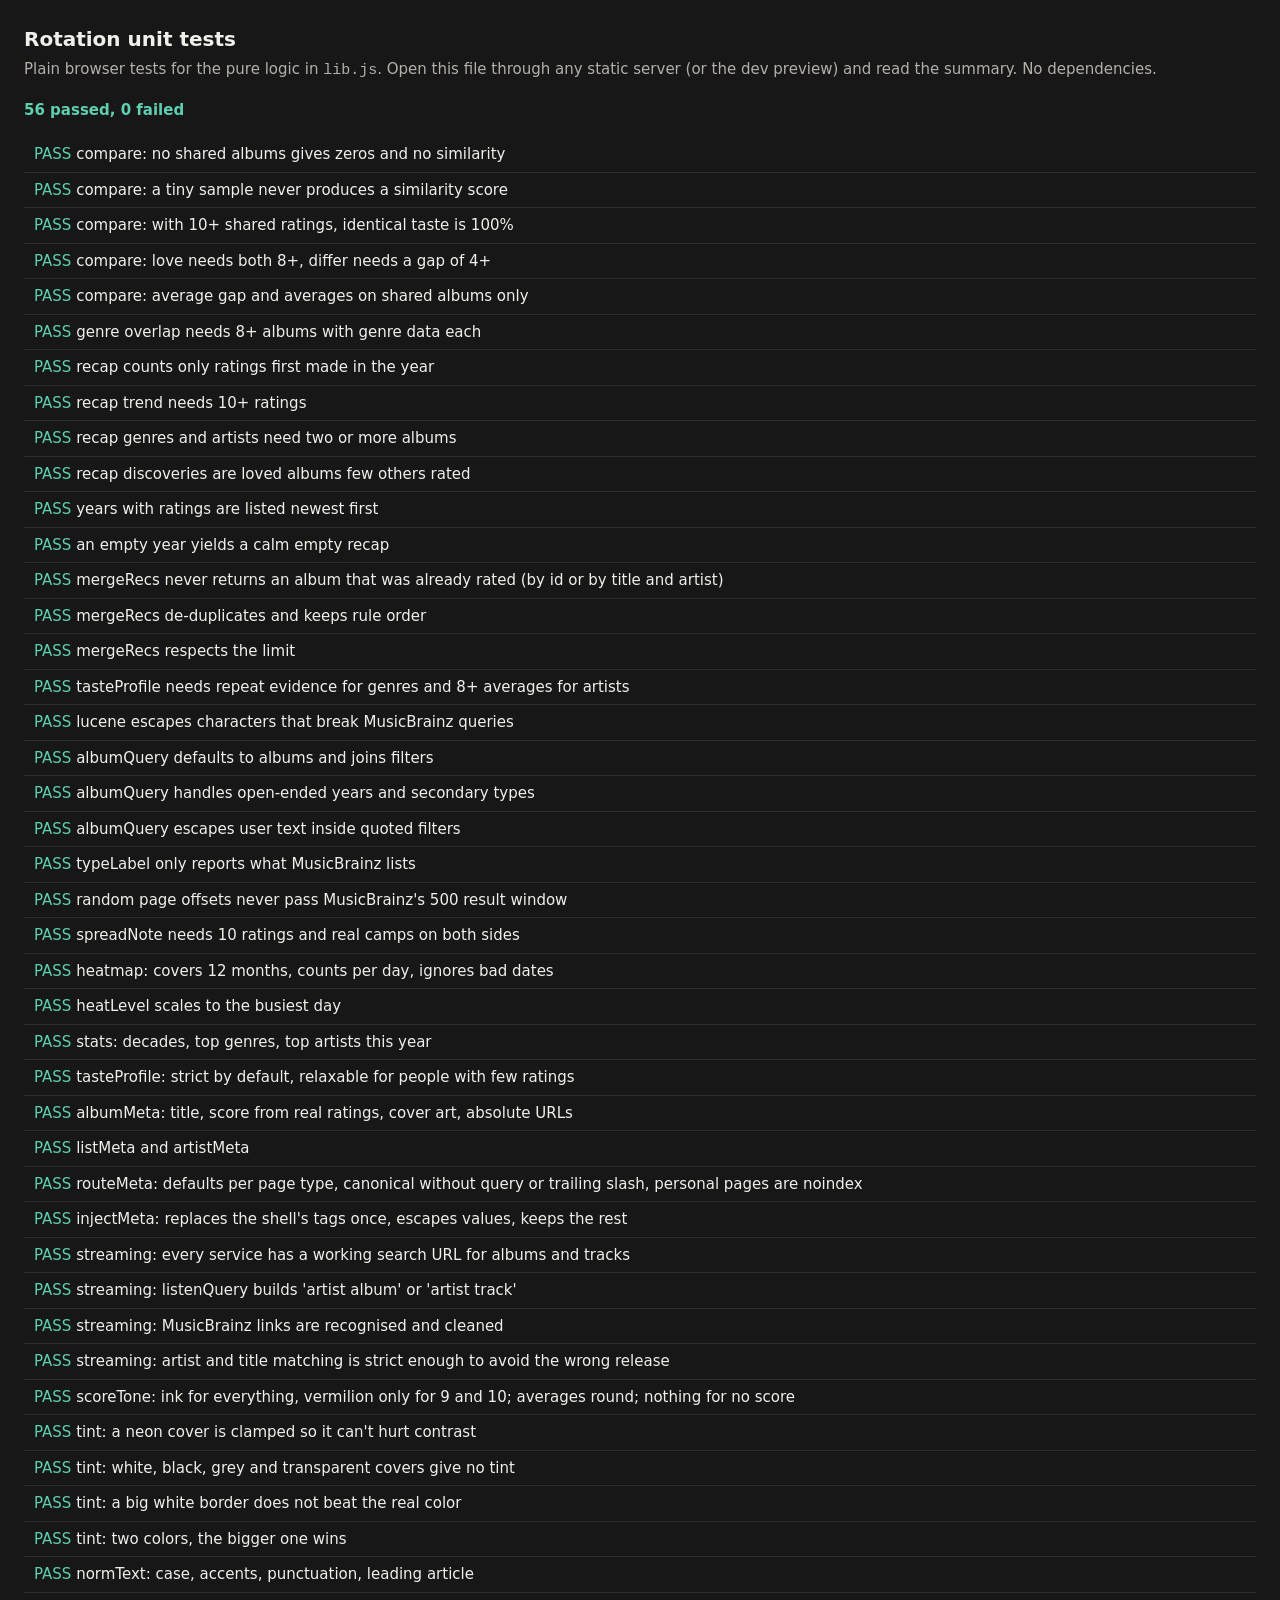
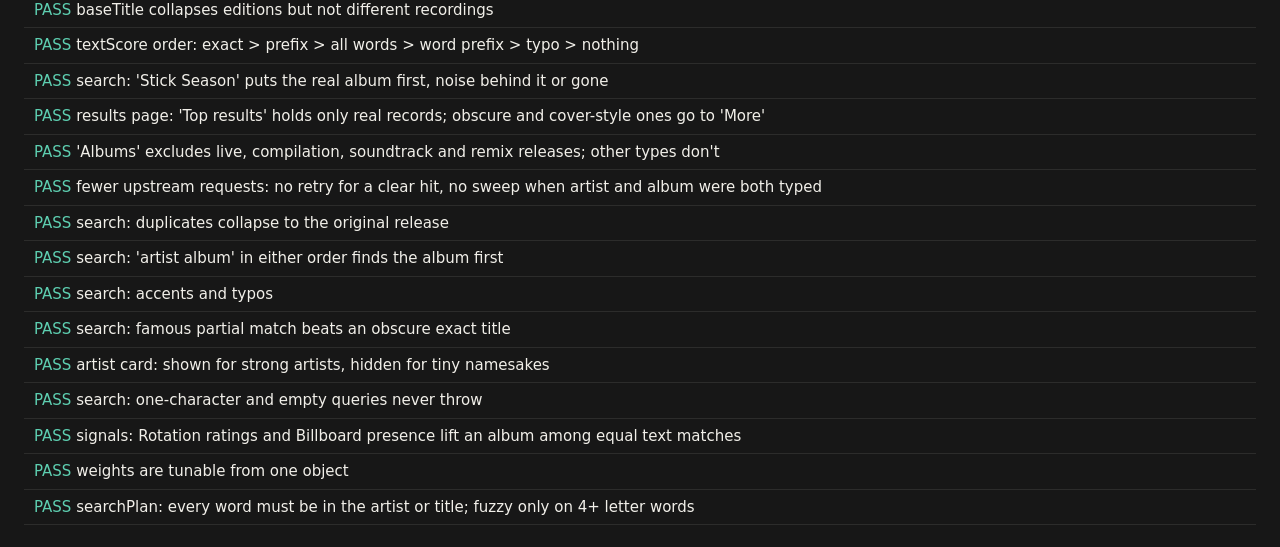
==== commit f026b8a0: "Share previews: api/page injects real title, description, canonical, Open Graph and Twitter tags (al" ====
--- a/tests/index.html
+++ b/tests/index.html
@@ -175,6 +175,37 @@
   const loose = L.tasteProfile(rows, { genreMin: 1, artistAvg: 7 });
   eq(loose.genres.map((g) => g.name), ["rock", "jazz"], "a single album at 7+ counts when relaxed, ranked by score"); eq(loose.artists.map((a) => a.name), ["X", "Y"], "artists averaging 7+; the 5 never counts");
 });
+/* ---- share previews ---- */
+const SHELL = '<!doctype html><html><head><meta charset="utf-8"><title>Rotation</title>\n<meta name="description" content="old">\n<meta property="og:title" content="old">\n<meta property="og:image" content="old.png">\n<meta name="twitter:card" content="summary">\n<link rel="canonical" href="https://old/">\n</head><body><main id="view"></main></body></html>';
+const count = (s, re) => (s.match(re) || []).length;
+test("albumMeta: title, score from real ratings, cover art, absolute URLs", () => {
+  const m = L.albumMeta({ title: "Nevermind", artist: "Nirvana", release_date: "1991-09-24", rating_count: 12, avg_score: 8.4, cover_url: "https://x/c.jpg" }, { origin: "https://rotation-ten.vercel.app", id: "abc" });
+  eq(m.title, "Nevermind by Nirvana · Rotation"); ok(m.description.includes("Nirvana · 1991") && m.description.includes("Community score: 8.4/10 from 12 ratings."), m.description);
+  eq(m.url, "https://rotation-ten.vercel.app/album/abc"); eq(m.image, "https://x/c.jpg");
+  ok(L.albumMeta({ title: "T", artist: "A", rating_count: 1, avg_score: 7 }, { origin: "https://o", id: "i" }).description.includes("from 1 rating."), "singular");
+  const none = L.albumMeta({ title: "T", artist: "A", rating_count: 0, avg_score: null }, { origin: "https://o", id: "i" });
+  ok(!/\d\/10/.test(none.description) && none.description.includes("Not rated yet"), "no score is invented when there are no ratings");
+  eq(none.image, "https://coverartarchive.org/release-group/i/front-500", "falls back to the Cover Art Archive");
+});
+test("listMeta and artistMeta", () => {
+  const m = L.listMeta({ title: "Road trip", description: "", username: "logan", item_count: 12, covers: [null, "https://c/1.jpg"] }, { origin: "https://o", id: "u" });
+  eq(m.title, "Road trip · a list on Rotation"); ok(m.description.includes("12 albums by @logan"), m.description); eq(m.image, "https://c/1.jpg"); eq(m.url, "https://o/list/u");
+  ok(L.artistMeta({ name: "Nirvana", type: "Group", area: "United States" }, { origin: "https://o", id: "a" }).description.includes("Nirvana (Group, United States)"));
+});
+test("routeMeta: defaults per page type, canonical without query or trailing slash, personal pages are noindex", () => {
+  eq(L.routeMeta("/explore", { origin: "https://o" }).url, "https://o/explore"); eq(L.routeMeta("/lists/", { origin: "https://o" }).url, "https://o/lists"); eq(L.routeMeta("/", { origin: "https://o" }).url, "https://o/");
+  ok(L.routeMeta("/me", { origin: "https://o" }).noindex && L.routeMeta("/settings", { origin: "https://o" }).noindex && !L.routeMeta("/explore", { origin: "https://o" }).noindex);
+  ok(L.routeMeta("/nope", { origin: "https://o" }).title === "Rotation" && L.routeMeta("/nope", { origin: "https://o" }).description.length > 20, "unknown paths still get defaults");
+});
+test("injectMeta: replaces the shell's tags once, escapes values, keeps the rest", () => {
+  const out = L.injectMeta(SHELL, { title: 'Rise "Up" <b> by A', description: "d & e", url: "https://o/album/1", image: "https://o/i.jpg", imageAlt: "alt", type: "music.album" });
+  eq(count(out, /<title>/g), 1); eq(count(out, /rel="canonical"/g), 1); eq(count(out, /property="og:title"/g), 1); eq(count(out, /property="og:image"/g), 1); eq(count(out, /name="twitter:card"/g), 1); eq(count(out, /name="description"/g), 1);
+  ok(!out.includes('content="old"') && !out.includes("old.png") && !out.includes("https://old/"), "old values are gone");
+  ok(out.includes("<title>Rise &quot;Up&quot; &lt;b&gt; by A</title>") && out.includes('content="d &amp; e"'), "escaped");
+  ok(out.includes('<main id="view"></main>') && out.includes('<meta charset="utf-8">'), "the rest of the shell is untouched");
+  ok(out.includes('name="robots" content="index, follow"') && L.injectMeta(SHELL, { title: "t", description: "d", url: "u", noindex: true }).includes("noindex"));
+  ok(!L.injectMeta(SHELL, { title: "t", description: "d", url: "u" }).includes("og:image"), "no image tag when there is no image");
+});
 /* ---- streaming services ---- */
 test("streaming: every service has a working search URL for albums and tracks", () => {
   eq(L.STREAMING_SERVICES.map((s) => s.id), ["spotify", "apple", "youtube", "tidal", "amazon", "deezer", "pandora", "soundcloud", "bandcamp", "qobuz"]);
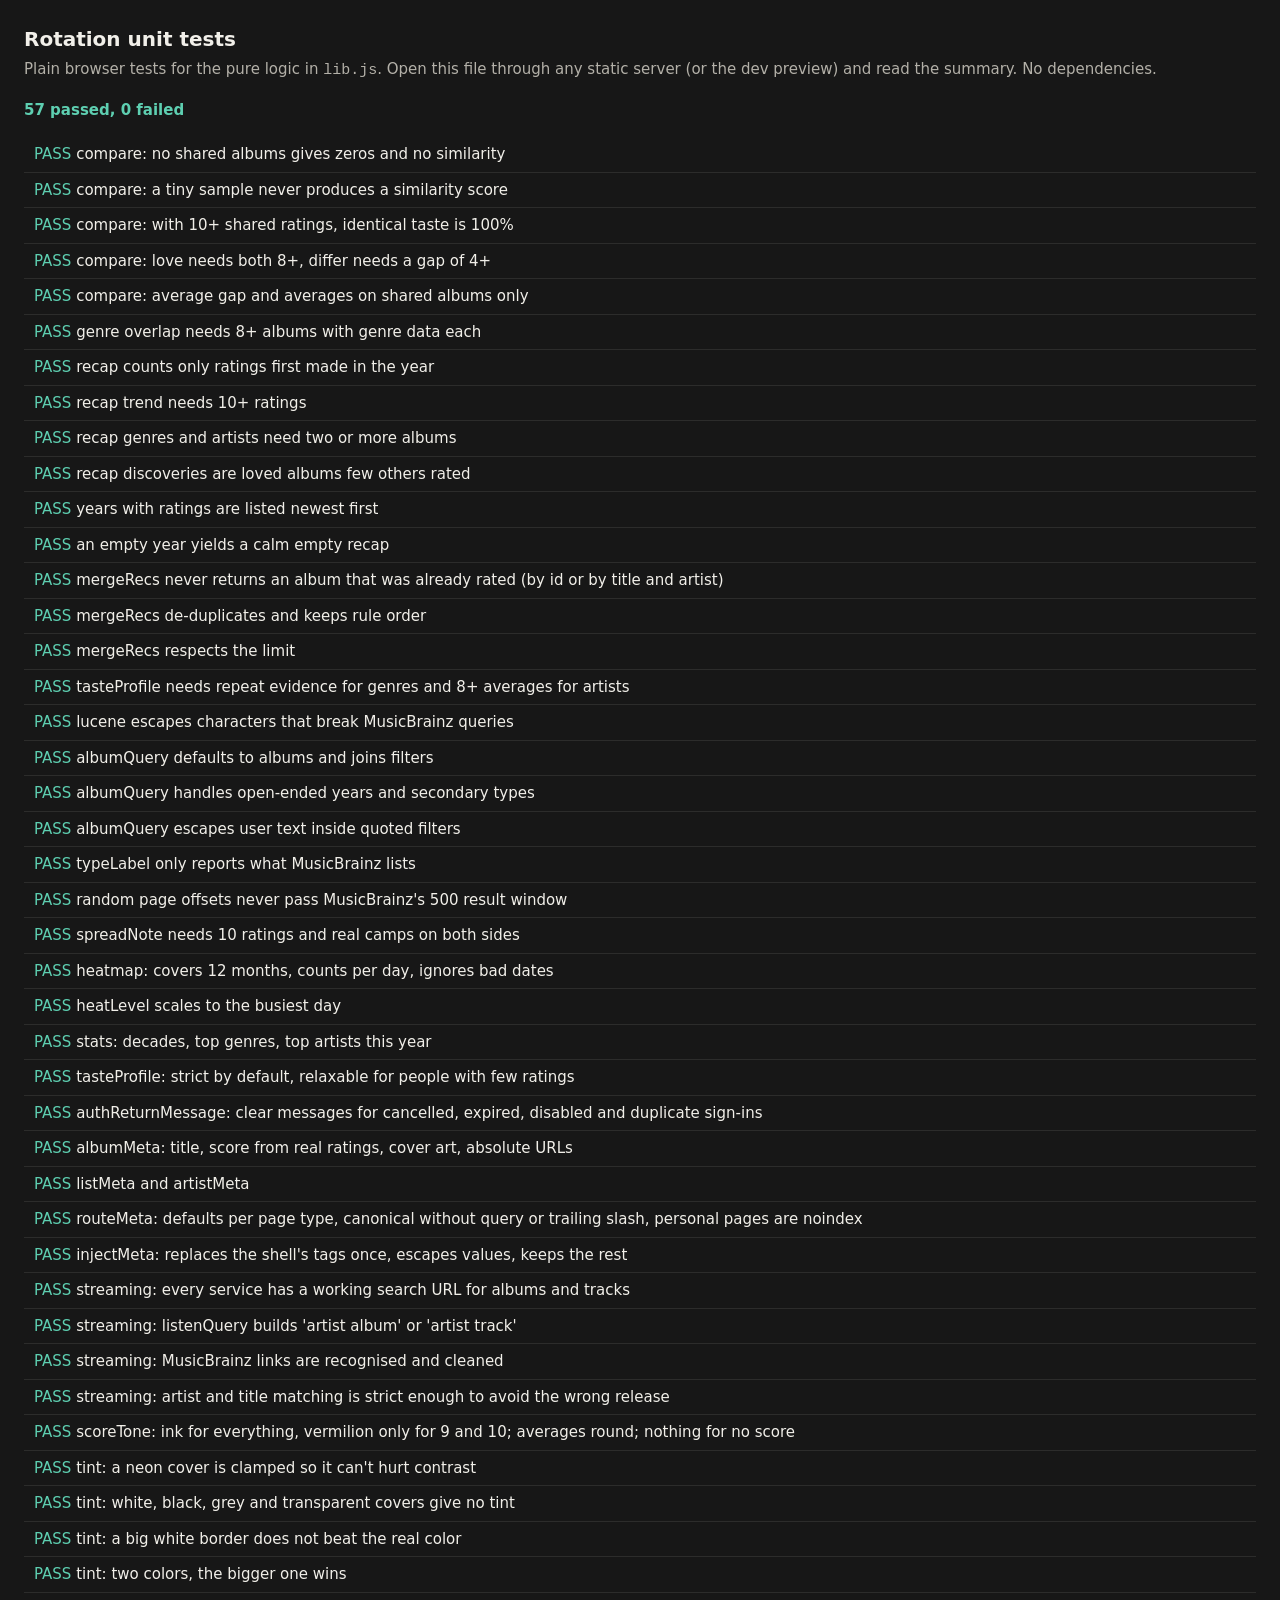
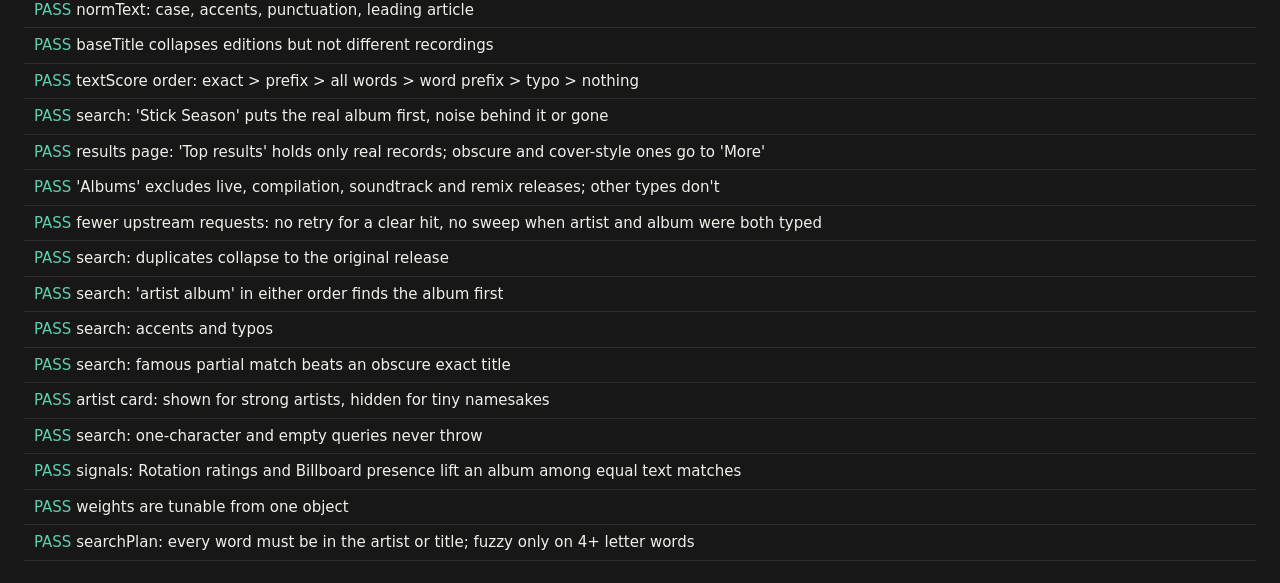
==== commit 7660fe42: "Sign in with Google, Apple or a magic link; gate writes and resume after sign-in" ====
--- a/tests/index.html
+++ b/tests/index.html
@@ -175,6 +175,17 @@
   const loose = L.tasteProfile(rows, { genreMin: 1, artistAvg: 7 });
   eq(loose.genres.map((g) => g.name), ["rock", "jazz"], "a single album at 7+ counts when relaxed, ranked by score"); eq(loose.artists.map((a) => a.name), ["X", "Y"], "artists averaging 7+; the 5 never counts");
 });
+/* ---- sign-in return errors ---- */
+test("authReturnMessage: clear messages for cancelled, expired, disabled and duplicate sign-ins", () => {
+  const m = L.authReturnMessage;
+  eq(m(null), null); eq(m({}), null);
+  ok(m({ error: "access_denied", code: "otp_expired", description: "Email link is invalid or has expired" }).startsWith("That sign-in link has expired"), "expired magic link beats access_denied");
+  ok(m({ error: "access_denied", description: "The user denied access" }).startsWith("Sign-in was cancelled"), "cancelled OAuth");
+  ok(m({ code: "provider_disabled", description: "Unsupported provider: provider is not enabled" }).includes("isn't available yet"));
+  ok(m({ code: "identity_already_exists" }).includes("already has an account"));
+  eq(m({ description: "Something+odd+happened" }), "Sign-in didn't complete: Something odd happened"); eq(m({ error: "server_error" }), "Sign-in didn't complete. Please try again.");
+});
+
 /* ---- share previews ---- */
 const SHELL = '<!doctype html><html><head><meta charset="utf-8"><title>Rotation</title>\n<meta name="description" content="old">\n<meta property="og:title" content="old">\n<meta property="og:image" content="old.png">\n<meta name="twitter:card" content="summary">\n<link rel="canonical" href="https://old/">\n</head><body><main id="view"></main></body></html>';
 const count = (s, re) => (s.match(re) || []).length;
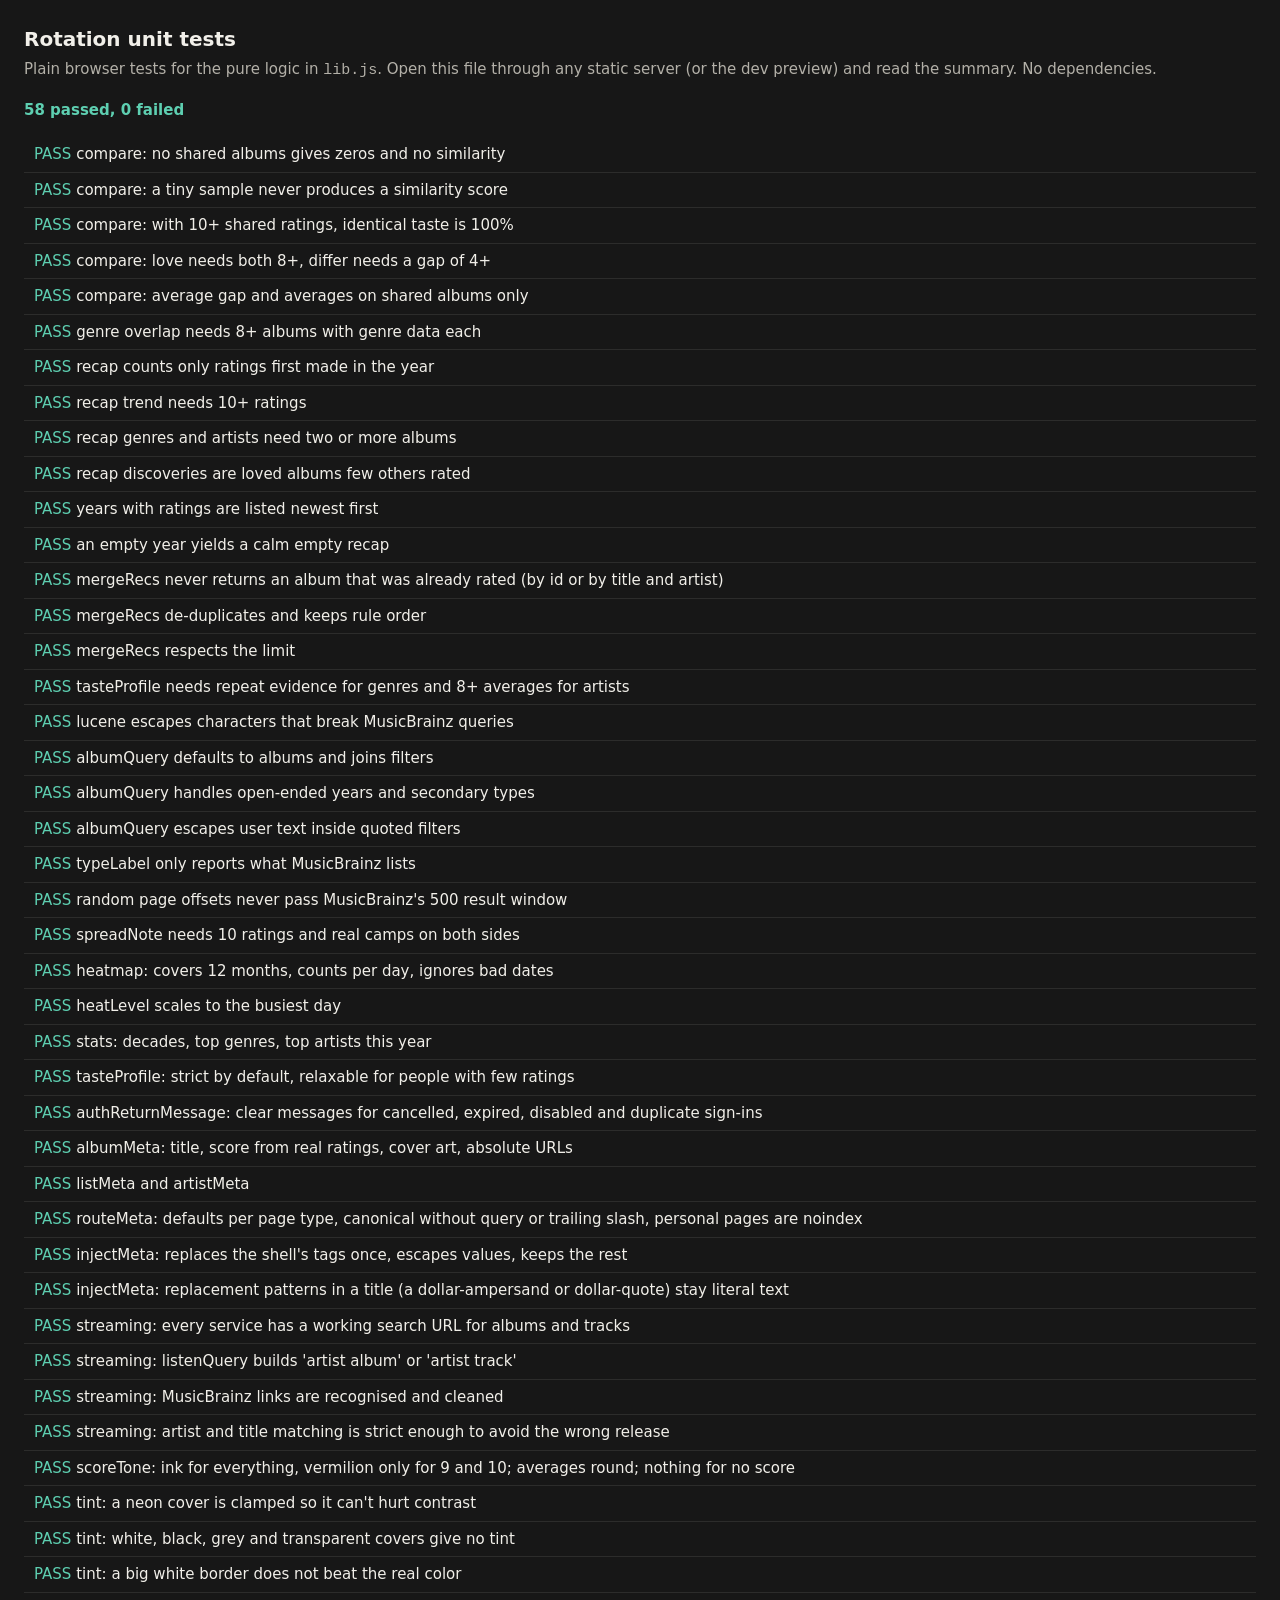
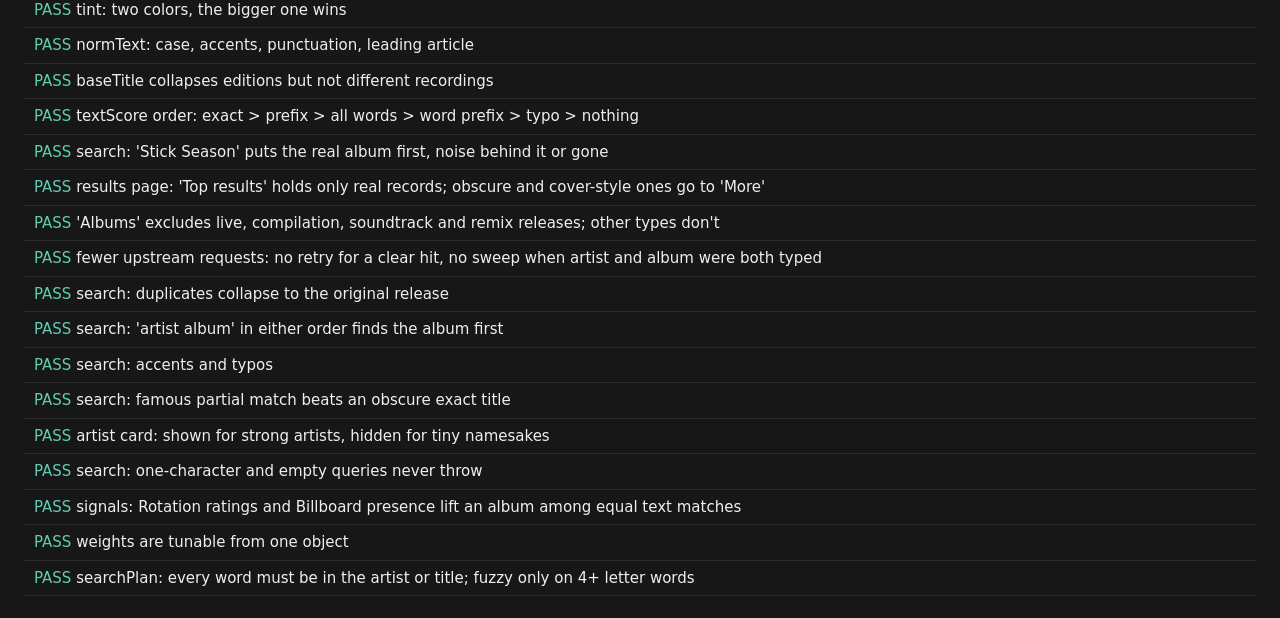
==== commit e2d3abfb: "Security audit: SRI on supabase-js, safe head replacement in share previews, go() refuses non-http U" ====
--- a/tests/index.html
+++ b/tests/index.html
@@ -217,6 +217,11 @@
   ok(out.includes('name="robots" content="index, follow"') && L.injectMeta(SHELL, { title: "t", description: "d", url: "u", noindex: true }).includes("noindex"));
   ok(!L.injectMeta(SHELL, { title: "t", description: "d", url: "u" }).includes("og:image"), "no image tag when there is no image");
 });
+test("injectMeta: replacement patterns in a title (a dollar-ampersand or dollar-quote) stay literal text", () => {
+  const out = L.injectMeta(SHELL, { title: "Cash $&amp; Carry $' $1", description: "d", url: "u" });
+  ok(out.includes("Cash $&amp;amp; Carry $' $1"), "the title is kept as written (escaped), not expanded");
+  ok(out.split("<main id=\"view\"></main>").length === 2, "the page is not duplicated by a replacement pattern");
+});
 /* ---- streaming services ---- */
 test("streaming: every service has a working search URL for albums and tracks", () => {
   eq(L.STREAMING_SERVICES.map((s) => s.id), ["spotify", "apple", "youtube", "tidal", "amazon", "deezer", "pandora", "soundcloud", "bandcamp", "qobuz"]);
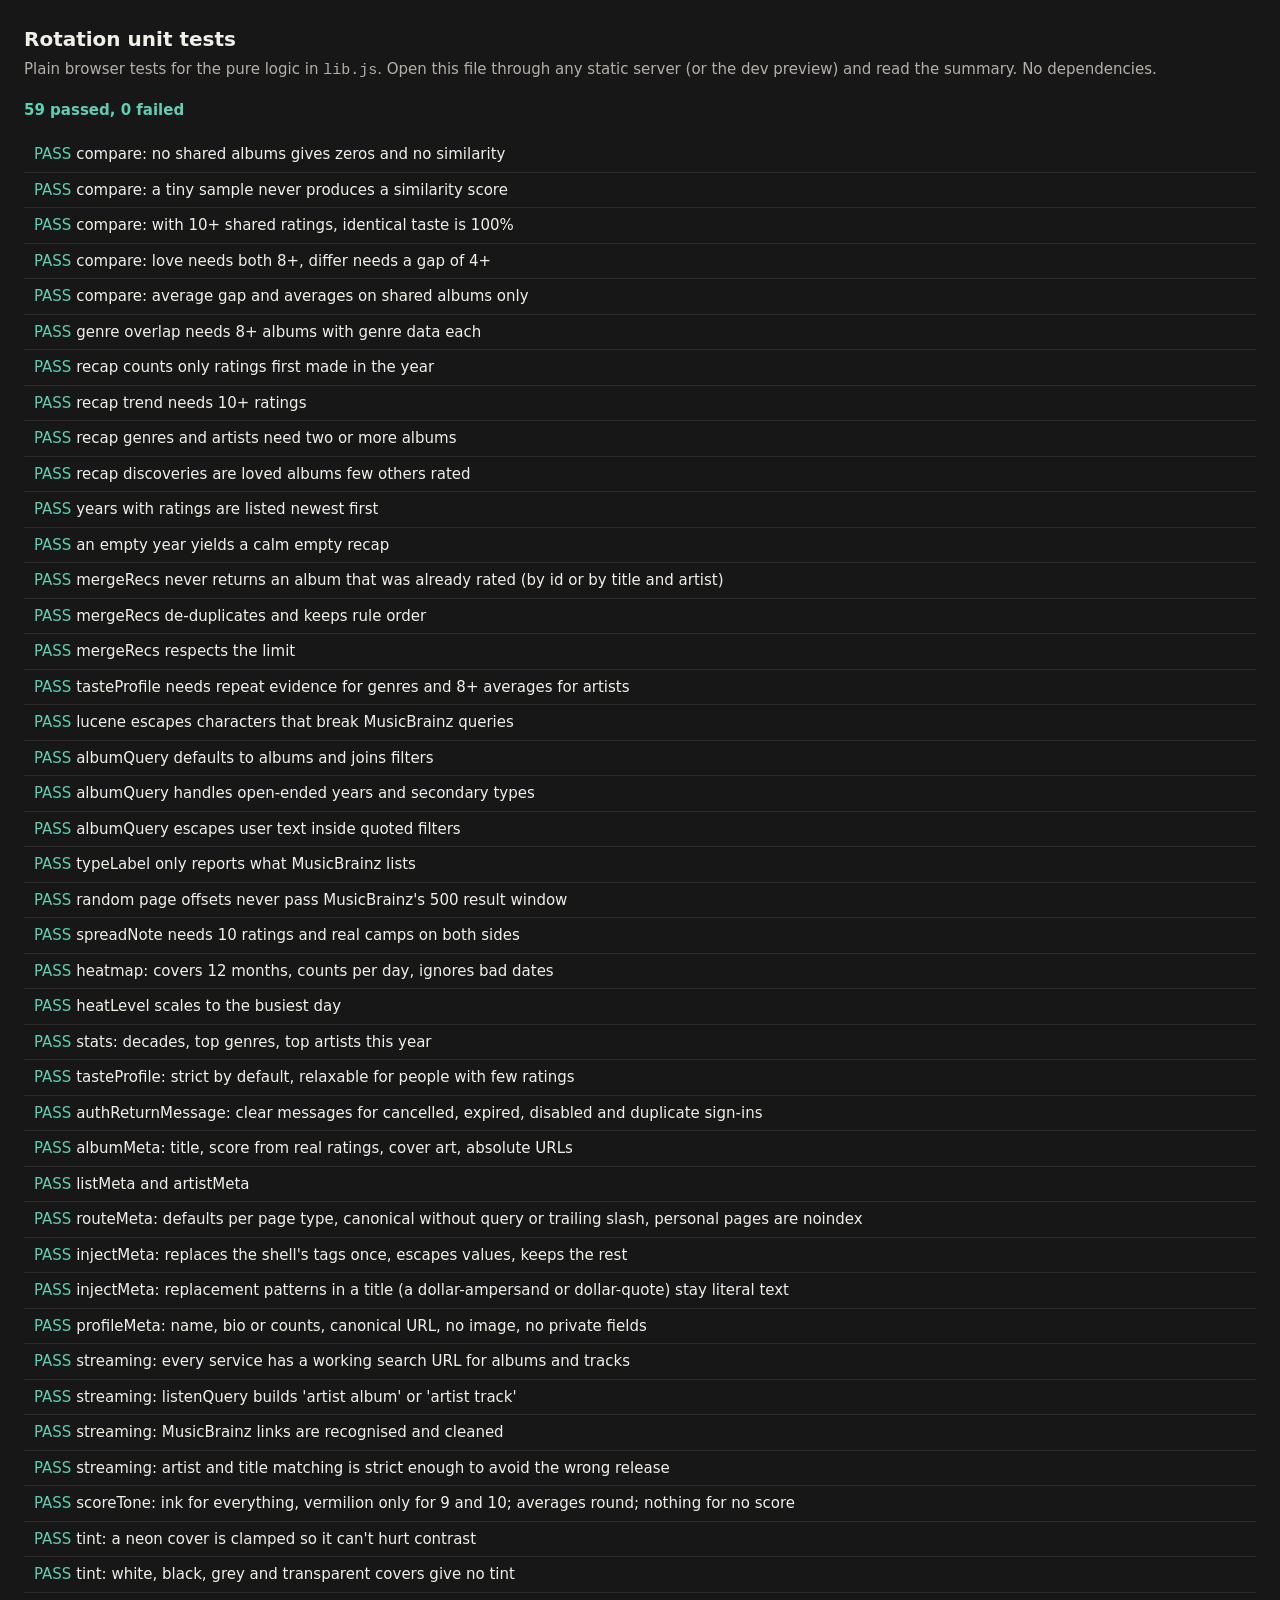
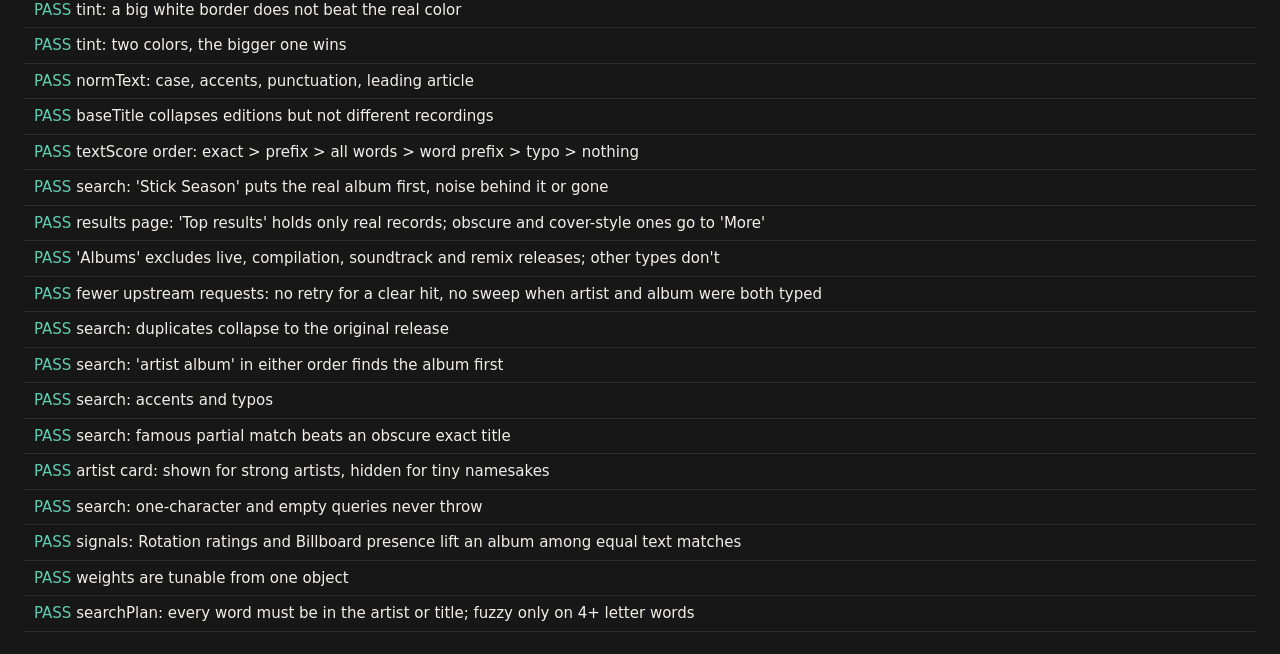
==== commit 1ea833a2: "Public profile share metadata and sitemap, paged fetches for library and data export, genre-tag lice" ====
--- a/tests/index.html
+++ b/tests/index.html
@@ -222,6 +222,14 @@
   ok(out.includes("Cash $&amp;amp; Carry $' $1"), "the title is kept as written (escaped), not expanded");
   ok(out.split("<main id=\"view\"></main>").length === 2, "the page is not duplicated by a replacement pattern");
 });
+test("profileMeta: name, bio or counts, canonical URL, no image, no private fields", () => {
+  const m = L.profileMeta({ username: "rego", display_name: "Logan R", bio: null, rating_count: 17, review_count: 1 }, { origin: "https://o", username: "rego" });
+  ok(m.title === "Logan R (@rego) · Rotation" && m.url === "https://o/u/rego" && m.image === null);
+  ok(/17 albums rated, 1 review/.test(m.description), m.description);
+  const bio = L.profileMeta({ username: "x_y", display_name: "", bio: "Record store lifer.", rating_count: null }, { origin: "https://o", username: "x_y" });
+  ok(bio.title === "@x_y · Rotation" && bio.description === "Record store lifer.", bio.title + " | " + bio.description);
+  ok(!/user_id|email/i.test(JSON.stringify(m)));
+});
 /* ---- streaming services ---- */
 test("streaming: every service has a working search URL for albums and tracks", () => {
   eq(L.STREAMING_SERVICES.map((s) => s.id), ["spotify", "apple", "youtube", "tidal", "amazon", "deezer", "pandora", "soundcloud", "bandcamp", "qobuz"]);
